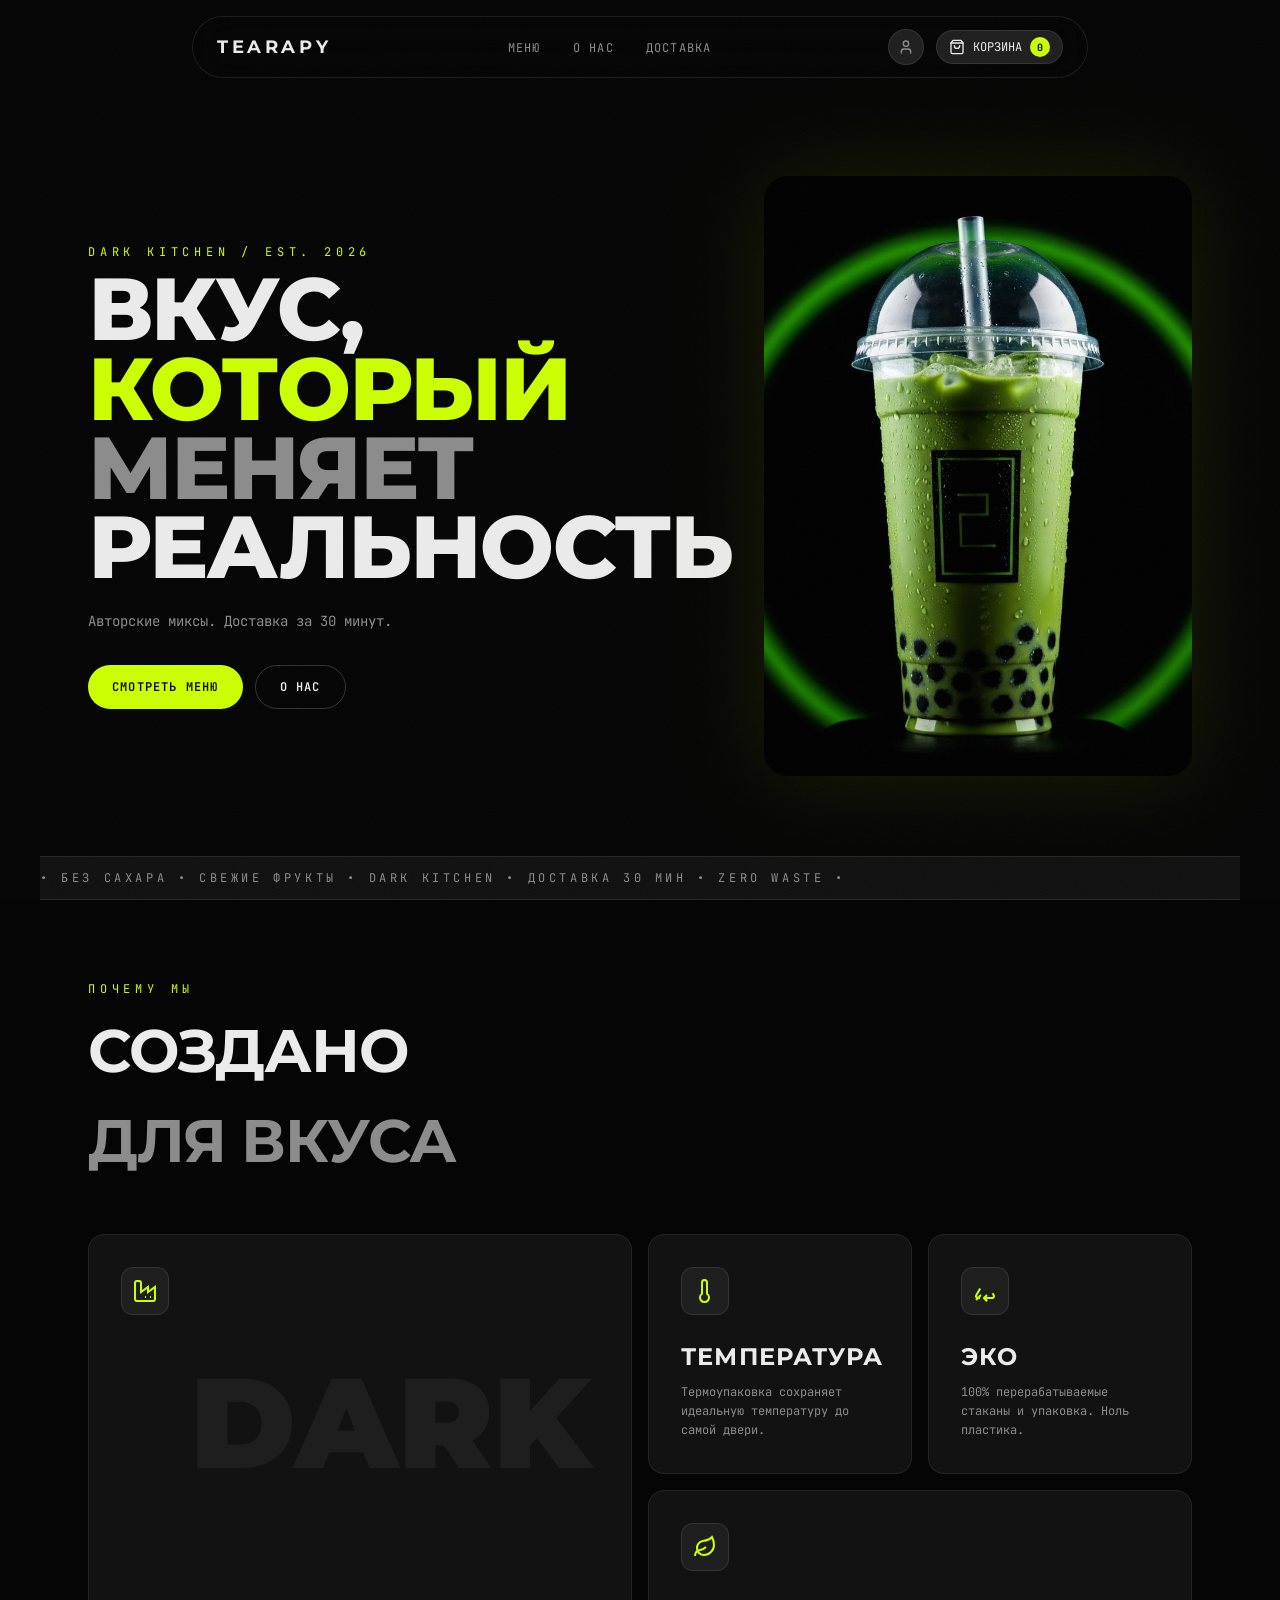
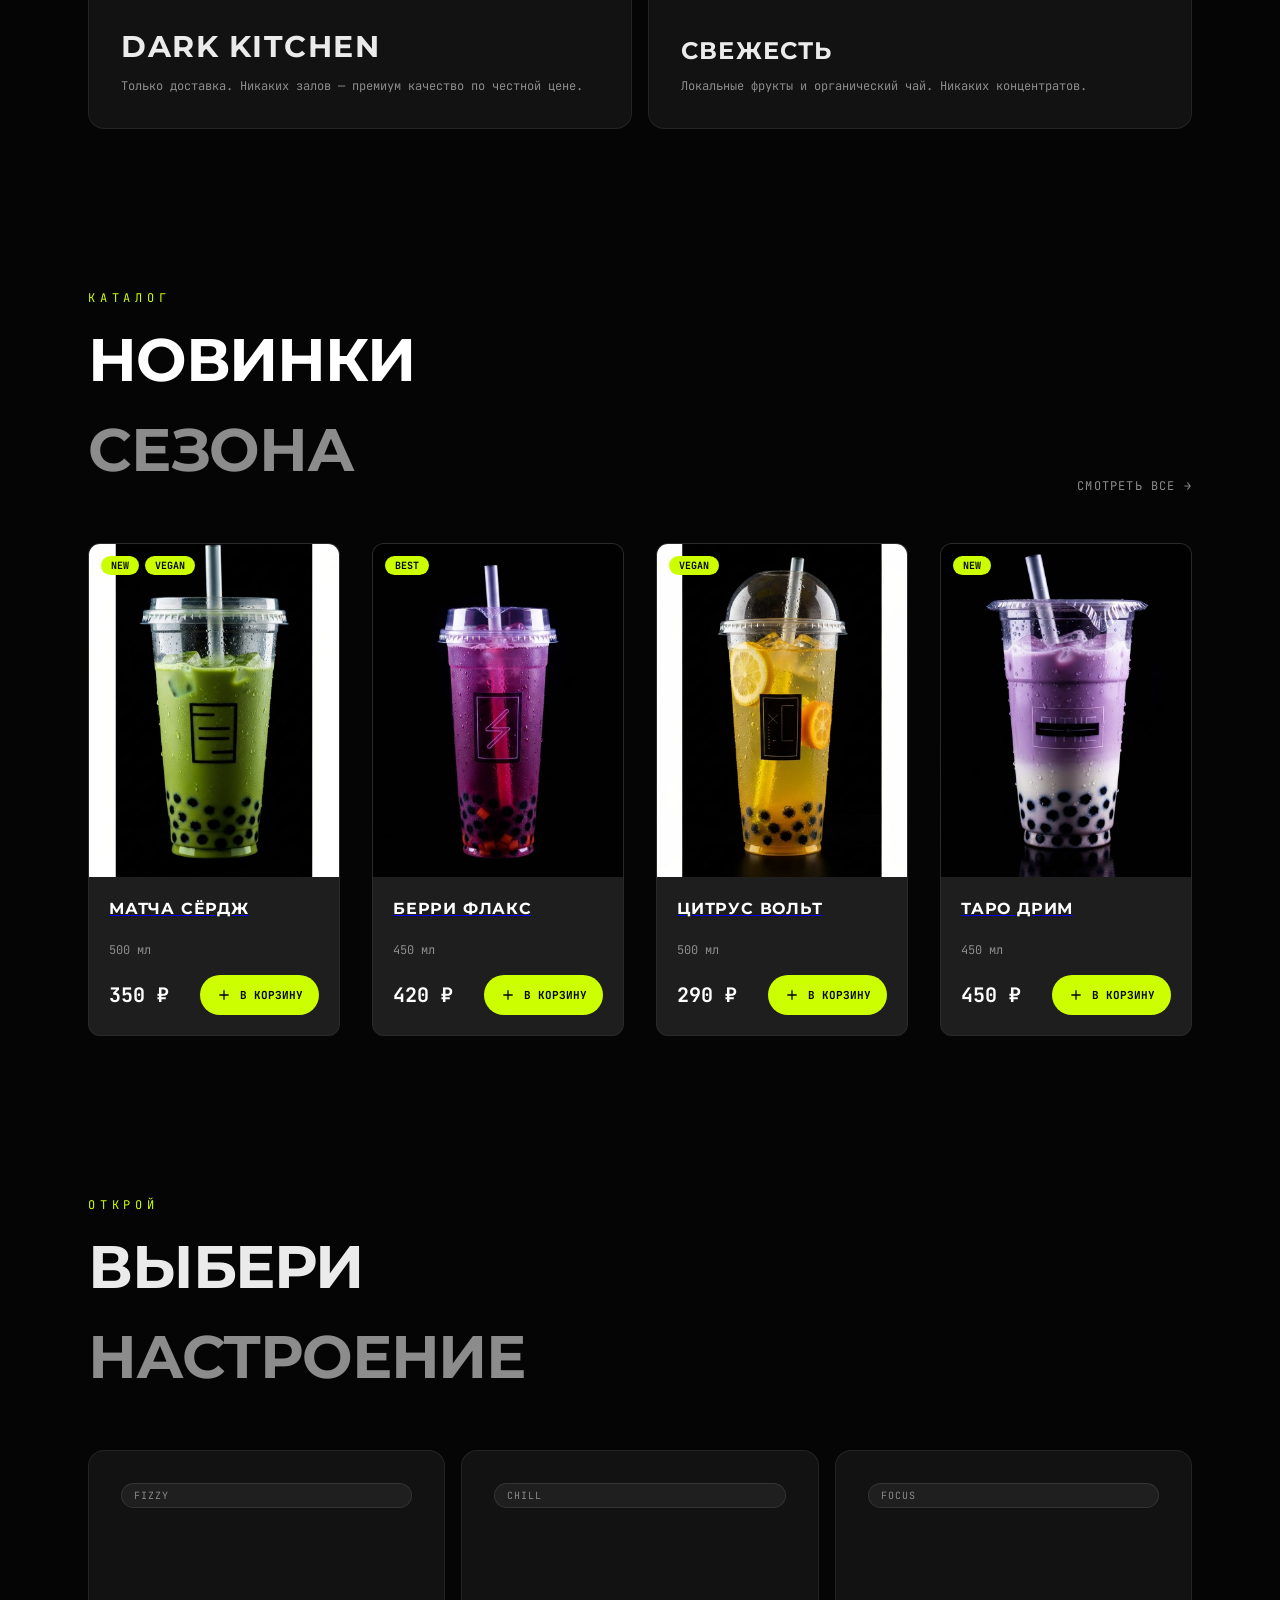
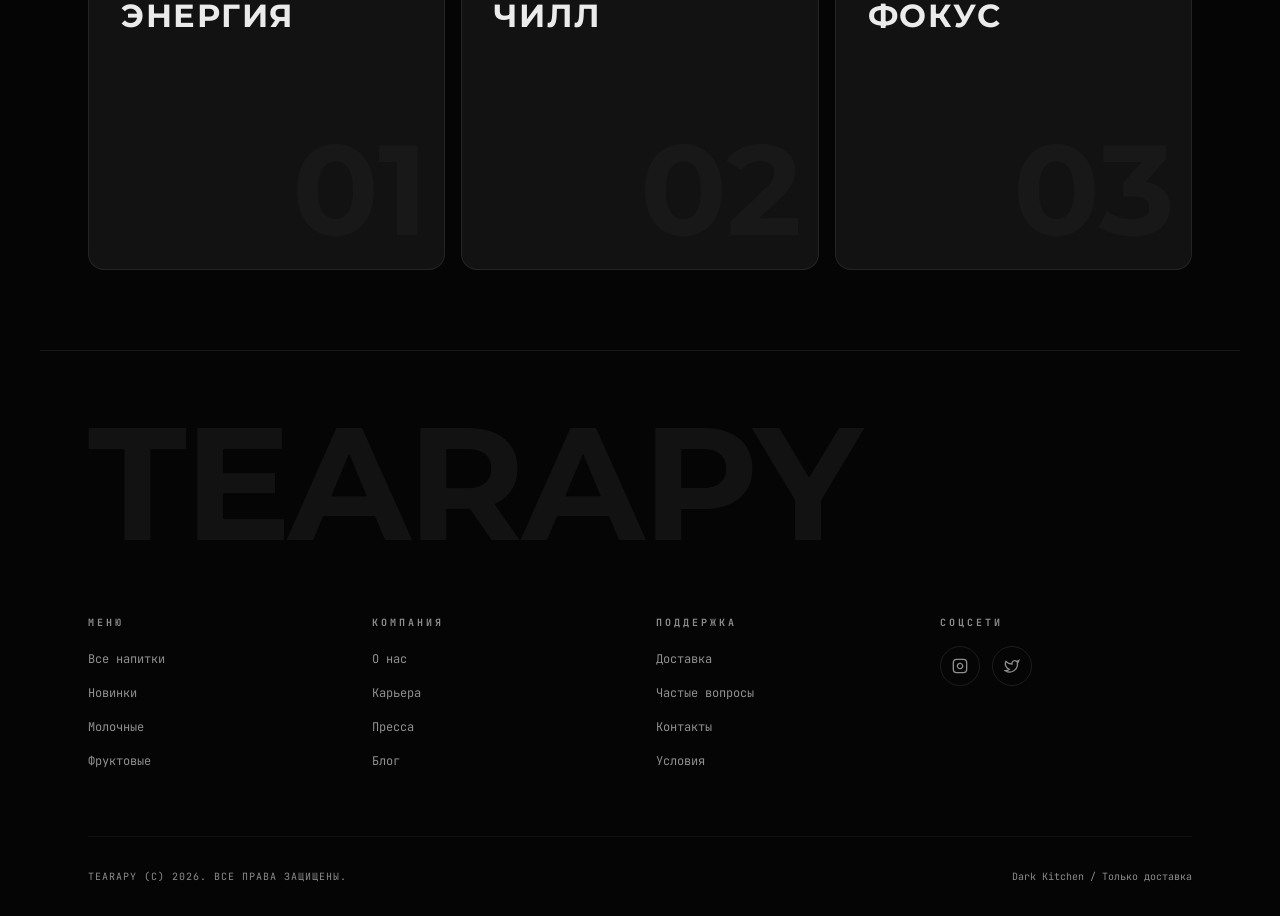
==== index.html @ bb84c398 "update: remove react" ====
<!DOCTYPE html>
<html lang="ru">
<head>
  <meta charset="UTF-8">
  <meta name="viewport" content="width=1200">
  <title>TEARAPY | Dark Kitchen</title>
  <link rel="stylesheet" href="style.css">
  <link rel="preconnect" href="https://fonts.googleapis.com">
  <link rel="preconnect" href="https://fonts.gstatic.com" crossorigin>
  <link href="https://fonts.googleapis.com/css2?family=JetBrains+Mono:wght@400;500;600&family=Montserrat:wght@400;500;600;700;800&display=swap" rel="stylesheet">
</head>
<body>
  <main class="page">
    <!-- Header -->
    <header class="header">
      <nav class="header_nav">
        <a href="index.html" class="header_logo">TEARAPY</a>
        <ul class="header_links">
          <li><a href="menu.html" class="header_link">МЕНЮ</a></li>
          <li><a href="index.html#about" class="header_link">О НАС</a></li>
          <li><a href="index.html#delivery" class="header_link">ДОСТАВКА</a></li>
        </ul>
        <div class="header_actions">
          <a href="login.html" class="header_account" aria-label="Аккаунт">
            <svg xmlns="http://www.w3.org/2000/svg" width="16" height="16" viewBox="0 0 24 24" fill="none" stroke="currentColor" stroke-width="2" stroke-linecap="round" stroke-linejoin="round"><path d="M19 21v-2a4 4 0 0 0-4-4H9a4 4 0 0 0-4 4v2"/><circle cx="12" cy="7" r="4"/></svg>
          </a>
          <a href="menu.html" class="header_cart" aria-label="Корзина">
            <svg xmlns="http://www.w3.org/2000/svg" width="16" height="16" viewBox="0 0 24 24" fill="none" stroke="currentColor" stroke-width="2" stroke-linecap="round" stroke-linejoin="round"><path d="M6 2 3 6v14a2 2 0 0 0 2 2h14a2 2 0 0 0 2-2V6l-3-4Z"/><path d="M3 6h18"/><path d="M16 10a4 4 0 0 1-8 0"/></svg>
            <span class="header_cart_label">КОРЗИНА</span>
            <span class="header_cart_count">0</span>
          </a>
        </div>
      </nav>
    </header>

    <!-- Hero -->
    <section class="hero">
      <div class="hero_content">
        <div class="hero_typography">
          <p class="hero_subtitle">Dark Kitchen / Est. 2026</p>
          <h1 class="hero_title">
            Вкус,
            <br><span class="hero_title_accent">Который</span>
            <br><span class="hero_title_muted">Меняет</span>
            <br>Реальность
          </h1>
          <p class="hero_description">Авторские миксы. Доставка за 30 минут.</p>
          <div class="hero_actions">
            <a href="menu.html" class="hero_btn hero_btn_primary">Смотреть меню</a>
            <a href="index.html#about" class="hero_btn hero_btn_secondary">О нас</a>
          </div>
        </div>
        <div class="hero_image_wrap">
          <div class="hero_image_glow"></div>
          <img src="public/drinks/hero-drink.jpg" alt="Фирменный напиток TEARAPY" class="hero_image">
        </div>
      </div>
      <div class="hero_marquee">
        <div class="hero_marquee_text">• БЕЗ САХАРА • СВЕЖИЕ ФРУКТЫ • DARK KITCHEN • ДОСТАВКА 30 МИН • ZERO WASTE • </div>
      </div>
    </section>

    <!-- Advantages (BentoGrid) -->
    <section id="about" class="advantages">
      <div class="advantages_header">
        <p class="advantages_label">Почему мы</p>
        <h2 class="advantages_title">Создано<br><span class="advantages_title_muted">для вкуса</span></h2>
      </div>
      <div class="advantages_grid">
        <article class="advantages_card advantages_card_wide">
          <span class="advantages_card_decoration">DARK</span>
          <div class="advantages_card_glow"></div>
          <div class="advantages_card_content">
            <div class="advantages_icon">
              <svg xmlns="http://www.w3.org/2000/svg" width="24" height="24" viewBox="0 0 24 24" fill="none" stroke="currentColor" stroke-width="2"><path d="M2 20a2 2 0 0 0 2 2h16a2 2 0 0 0 2-2V8l-7 5V8l-7 5V4a2 2 0 0 0-2-2H4a2 2 0 0 0-2 2Z"/><path d="M17 18h1"/><path d="M12 18h1"/></svg>
            </div>
            <div>
              <h3 class="advantages_card_title advantages_card_title_large">Dark Kitchen</h3>
              <p class="advantages_card_text">Только доставка. Никаких залов — премиум качество по честной цене.</p>
            </div>
          </div>
        </article>
        <article class="advantages_card">
          <div class="advantages_card_glow"></div>
          <div class="advantages_card_content">
            <div class="advantages_icon">
              <svg xmlns="http://www.w3.org/2000/svg" width="24" height="24" viewBox="0 0 24 24" fill="none" stroke="currentColor" stroke-width="2"><path d="M14 14.76V3.5a2.5 2.5 0 0 0-5 0v11.26a4.5 4.5 0 1 0 5 0z"/></svg>
            </div>
            <div>
              <h3 class="advantages_card_title">Температура</h3>
              <p class="advantages_card_text">Термоупаковка сохраняет идеальную температуру до самой двери.</p>
            </div>
          </div>
        </article>
        <article class="advantages_card">
          <div class="advantages_card_glow"></div>
          <div class="advantages_card_content">
            <div class="advantages_icon">
              <svg xmlns="http://www.w3.org/2000/svg" width="24" height="24" viewBox="0 0 24 24" fill="none" stroke="currentColor" stroke-width="2"><path d="M7 19H4.815a1.83 1.83 0 0 1-1.57-.881 1.785 1.785 0 0 1-.004-1.784L7.196 9.5"/><path d="M11 19h8.203a1.83 1.83 0 0 0 1.556-.874 1.784 1.784 0 0 0 .006-1.78l-1.226-2.12"/><path d="m14 16-3 3 3 3"/><path d="M8 16 3 21"/><path d="m11 19 3 3"/></svg>
            </div>
            <div>
              <h3 class="advantages_card_title">Эко</h3>
              <p class="advantages_card_text">100% перерабатываемые стаканы и упаковка. Ноль пластика.</p>
            </div>
          </div>
        </article>
        <article class="advantages_card advantages_card_span">
          <div class="advantages_card_glow"></div>
          <div class="advantages_card_content">
            <div class="advantages_icon">
              <svg xmlns="http://www.w3.org/2000/svg" width="24" height="24" viewBox="0 0 24 24" fill="none" stroke="currentColor" stroke-width="2"><path d="M11 20A7 7 0 0 1 9.8 6.1C15.5 5 17 4.48 19 2c1 2 2 4.18 2 8 0 5.5-4.78 10-10 10Z"/><path d="M2 21c0-3 1.85-5.36 5.08-6C9.5 14.52 12 13 13 12"/></svg>
            </div>
            <div>
              <h3 class="advantages_card_title">Свежесть</h3>
              <p class="advantages_card_text">Локальные фрукты и органический чай. Никаких концентратов.</p>
            </div>
          </div>
        </article>
      </div>
    </section>

    <!-- Catalog -->
    <section id="menu" class="catalog">
      <div class="catalog_header">
        <div class="catalog_header_text">
          <p class="catalog_label">Каталог</p>
          <h2 class="catalog_title">Новинки<br><span class="catalog_title_muted">сезона</span></h2>
        </div>
        <a href="menu.html" class="catalog_link">Смотреть все →</a>
      </div>
      <div class="catalog_grid">
        <article class="catalog_card">
          <a href="product-1.html" class="catalog_card_image_wrap">
            <img src="public/drinks/matcha-surge.jpg" alt="Матча Сёрдж" class="catalog_card_image">
            <div class="catalog_card_tags">
              <span class="catalog_card_tag">NEW</span>
              <span class="catalog_card_tag">VEGAN</span>
            </div>
          </a>
          <div class="catalog_card_info">
            <a href="product-1.html"><h3 class="catalog_card_title">Матча Сёрдж</h3></a>
            <p class="catalog_card_volume">500 мл</p>
            <div class="catalog_card_footer">
              <span class="catalog_card_price">350 ₽</span>
              <a href="product-1.html" class="catalog_card_btn"><svg xmlns="http://www.w3.org/2000/svg" width="16" height="16" viewBox="0 0 24 24" fill="none" stroke="currentColor" stroke-width="2"><line x1="12" y1="5" x2="12" y2="19"/><line x1="5" y1="12" x2="19" y2="12"/></svg> В корзину</a>
            </div>
          </div>
        </article>
        <article class="catalog_card">
          <a href="product-2.html" class="catalog_card_image_wrap">
            <img src="public/drinks/berry-flux.jpg" alt="Берри Флакс" class="catalog_card_image">
            <div class="catalog_card_tags">
              <span class="catalog_card_tag">BEST</span>
            </div>
          </a>
          <div class="catalog_card_info">
            <a href="product-2.html"><h3 class="catalog_card_title">Берри Флакс</h3></a>
            <p class="catalog_card_volume">450 мл</p>
            <div class="catalog_card_footer">
              <span class="catalog_card_price">420 ₽</span>
              <a href="product-2.html" class="catalog_card_btn"><svg xmlns="http://www.w3.org/2000/svg" width="16" height="16" viewBox="0 0 24 24" fill="none" stroke="currentColor" stroke-width="2"><line x1="12" y1="5" x2="12" y2="19"/><line x1="5" y1="12" x2="19" y2="12"/></svg> В корзину</a>
            </div>
          </div>
        </article>
        <article class="catalog_card">
          <a href="product-3.html" class="catalog_card_image_wrap">
            <img src="public/drinks/citrus-volt.jpg" alt="Цитрус Вольт" class="catalog_card_image">
            <div class="catalog_card_tags">
              <span class="catalog_card_tag">VEGAN</span>
            </div>
          </a>
          <div class="catalog_card_info">
            <a href="product-3.html"><h3 class="catalog_card_title">Цитрус Вольт</h3></a>
            <p class="catalog_card_volume">500 мл</p>
            <div class="catalog_card_footer">
              <span class="catalog_card_price">290 ₽</span>
              <a href="product-3.html" class="catalog_card_btn"><svg xmlns="http://www.w3.org/2000/svg" width="16" height="16" viewBox="0 0 24 24" fill="none" stroke="currentColor" stroke-width="2"><line x1="12" y1="5" x2="12" y2="19"/><line x1="5" y1="12" x2="19" y2="12"/></svg> В корзину</a>
            </div>
          </div>
        </article>
        <article class="catalog_card">
          <a href="product-4.html" class="catalog_card_image_wrap">
            <img src="public/drinks/taro-dream.jpg" alt="Таро Дрим" class="catalog_card_image">
            <div class="catalog_card_tags">
              <span class="catalog_card_tag">NEW</span>
            </div>
          </a>
          <div class="catalog_card_info">
            <a href="product-4.html"><h3 class="catalog_card_title">Таро Дрим</h3></a>
            <p class="catalog_card_volume">450 мл</p>
            <div class="catalog_card_footer">
              <span class="catalog_card_price">450 ₽</span>
              <a href="product-4.html" class="catalog_card_btn"><svg xmlns="http://www.w3.org/2000/svg" width="16" height="16" viewBox="0 0 24 24" fill="none" stroke="currentColor" stroke-width="2"><line x1="12" y1="5" x2="12" y2="19"/><line x1="5" y1="12" x2="19" y2="12"/></svg> В корзину</a>
            </div>
          </div>
        </article>
      </div>
    </section>

    <!-- Moods (ShopByMood) -->
    <section class="moods">
      <div class="moods_header">
        <p class="moods_label">Открой</p>
        <h2 class="moods_title">Выбери<br><span class="moods_title_muted">настроение</span></h2>
      </div>
      <div class="moods_cards">
        <a href="menu.html" class="moods_card moods_card_energy">
          <div class="moods_card_gradient"></div>
          <div class="moods_card_content">
            <span class="moods_card_badge">fizzy</span>
            <h3 class="moods_card_title">Энергия</h3>
            <p class="moods_card_subtitle">Газированные чаи для заряда на весь день</p>
            <span class="moods_card_link">Смотреть <svg xmlns="http://www.w3.org/2000/svg" width="14" height="14" viewBox="0 0 24 24" fill="none" stroke="currentColor" stroke-width="2"><path d="M5 12h14"/><path d="m12 5 7 7-7 7"/></svg></span>
          </div>
          <span class="moods_card_number">01</span>
        </a>
        <a href="menu.html" class="moods_card moods_card_chill">
          <div class="moods_card_gradient"></div>
          <div class="moods_card_content">
            <span class="moods_card_badge">chill</span>
            <h3 class="moods_card_title">Чилл</h3>
            <p class="moods_card_subtitle">Молочные чаи для медленных вечеров</p>
            <span class="moods_card_link">Смотреть <svg xmlns="http://www.w3.org/2000/svg" width="14" height="14" viewBox="0 0 24 24" fill="none" stroke="currentColor" stroke-width="2"><path d="M5 12h14"/><path d="m12 5 7 7-7 7"/></svg></span>
          </div>
          <span class="moods_card_number">02</span>
        </a>
        <a href="menu.html" class="moods_card moods_card_focus">
          <div class="moods_card_gradient"></div>
          <div class="moods_card_content">
            <span class="moods_card_badge">focus</span>
            <h3 class="moods_card_title">Фокус</h3>
            <p class="moods_card_subtitle">Чистые фруктовые чаи для ясности</p>
            <span class="moods_card_link">Смотреть <svg xmlns="http://www.w3.org/2000/svg" width="14" height="14" viewBox="0 0 24 24" fill="none" stroke="currentColor" stroke-width="2"><path d="M5 12h14"/><path d="m12 5 7 7-7 7"/></svg></span>
          </div>
          <span class="moods_card_number">03</span>
        </a>
      </div>
    </section>

    <!-- Footer -->
    <footer class="footer">
      <div class="footer_logo_wrap">
        <h2 class="footer_logo">TEARAPY</h2>
      </div>
      <div class="footer_links_grid">
        <div class="footer_column">
          <h4 class="footer_column_title">Меню</h4>
          <ul class="footer_column_links">
            <li><a href="menu.html" class="footer_link">Все напитки</a></li>
            <li><a href="menu.html" class="footer_link">Новинки</a></li>
            <li><a href="menu.html" class="footer_link">Молочные</a></li>
            <li><a href="menu.html" class="footer_link">Фруктовые</a></li>
          </ul>
        </div>
        <div class="footer_column">
          <h4 class="footer_column_title">Компания</h4>
          <ul class="footer_column_links">
            <li><a href="index.html#about" class="footer_link">О нас</a></li>
            <li><a href="#" class="footer_link">Карьера</a></li>
            <li><a href="#" class="footer_link">Пресса</a></li>
            <li><a href="#" class="footer_link">Блог</a></li>
          </ul>
        </div>
        <div class="footer_column">
          <h4 class="footer_column_title">Поддержка</h4>
          <ul class="footer_column_links">
            <li><a href="#" class="footer_link">Доставка</a></li>
            <li><a href="#" class="footer_link">Частые вопросы</a></li>
            <li><a href="#" class="footer_link">Контакты</a></li>
            <li><a href="#" class="footer_link">Условия</a></li>
          </ul>
        </div>
        <div class="footer_column footer_column_social">
          <h4 class="footer_column_title">Соцсети</h4>
          <div class="footer_social">
            <a href="#" class="footer_social_link" aria-label="Instagram">
              <svg xmlns="http://www.w3.org/2000/svg" width="16" height="16" viewBox="0 0 24 24" fill="none" stroke="currentColor" stroke-width="2"><rect width="20" height="20" x="2" y="2" rx="5" ry="5"/><path d="M16 11.37A4 4 0 1 1 12.63 8 4 4 0 0 1 16 11.37z"/><line x1="17.5" x2="17.51" y1="6.5" y2="6.5"/></svg>
            </a>
            <a href="#" class="footer_social_link" aria-label="Twitter">
              <svg xmlns="http://www.w3.org/2000/svg" width="16" height="16" viewBox="0 0 24 24" fill="none" stroke="currentColor" stroke-width="2"><path d="M22 4s-.7 2.1-2 3.4c1.6 10-9.4 17.3-18 11.6 2.2.1 4.4-.6 6-2C3 15.5.5 9.6 3 5c2.2 2.6 5.6 4.1 9 4-.9-4.2 4-6.6 7-3.8 1.1 0 3-1.2 3-1.2z"/></svg>
            </a>
          </div>
        </div>
      </div>
      <div class="footer_bottom">
        <p class="footer_copyright">TEARAPY (C) 2026. Все права защищены.</p>
        <p class="footer_tagline">Dark Kitchen / Только доставка</p>
      </div>
    </footer>
  </main>
</body>
</html>
---- style.css ----
/* ============================================
   TEARAPY | Dark Kitchen — Static HTML/CSS
   Fixed width: 1200px | No JS | No Animations
   Naming: block_element (Block_Element)
   ============================================ */

:root {
  --background: 0 0% 2%;
  --foreground: 0 0% 92%;
  --card: 0 0% 7%;
  --primary: 72 100% 50%;
  --primary-foreground: 0 0% 2%;
  --secondary: 0 0% 12%;
  --muted: 0 0% 12%;
  --muted-foreground: 0 0% 55%;
  --border: 0 0% 14%;
}

* {
  box-sizing: border-box;
  margin: 0;
  padding: 0;
}

body {
  font-family: "Montserrat", system-ui, sans-serif;
  background: hsl(var(--background));
  color: hsl(var(--foreground));
  font-size: 16px;
  line-height: 1.5;
  -webkit-font-smoothing: antialiased;
  min-height: 100vh;
}

body::before {
  content: "";
  position: fixed;
  inset: 0;
  z-index: 50;
  pointer-events: none;
  opacity: 0.03;
  background-image: url("data:image/svg+xml,%3Csvg viewBox='0 0 256 256' xmlns='http://www.w3.org/2000/svg'%3E%3Cfilter id='noise'%3E%3CfeTurbulence type='fractalNoise' baseFrequency='0.9' numOctaves='4' stitchTiles='stitch'/%3E%3C/filter%3E%3Crect width='100%25' height='100%25' filter='url(%23noise)' opacity='1'/%3E%3C/svg%3E");
  background-repeat: repeat;
  background-size: 256px 256px;
}

::-webkit-scrollbar {
  width: 4px;
  height: 4px;
}
::-webkit-scrollbar-track {
  background: hsl(0 0% 5%);
}
::-webkit-scrollbar-thumb {
  background: hsl(0 0% 20%);
  border-radius: 2px;
}
::-webkit-scrollbar-thumb:hover {
  background: hsl(var(--primary));
}

/* Page */
.page {
  width: 1200px;
  margin: 0 auto;
  min-height: 100vh;
  position: relative;
}

/* =====================
   Header
   ===================== */
.header {
  position: fixed;
  top: 16px;
  left: 50%;
  transform: translateX(-50%);
  z-index: 40;
  width: calc(100% - 32px);
  max-width: 896px;
}

.header_nav {
  display: flex;
  align-items: center;
  justify-content: space-between;
  padding: 12px 24px;
  border-radius: 9999px;
  border: 1px solid hsl(var(--foreground) / 0.1);
  background: hsl(var(--background) / 0.6);
  backdrop-filter: blur(24px);
}

.header_logo {
  font-weight: 700;
  font-size: 18px;
  letter-spacing: 0.2em;
  text-transform: uppercase;
  color: hsl(var(--foreground));
  text-decoration: none;
}

.header_links {
  display: flex;
  align-items: center;
  gap: 32px;
  list-style: none;
}

.header_link {
  font-family: "JetBrains Mono", monospace;
  font-size: 12px;
  letter-spacing: 0.1em;
  text-transform: uppercase;
  color: hsl(var(--muted-foreground));
  text-decoration: none;
  transition: color 0.2s ease;
}

.header_link:hover {
  color: hsl(var(--primary));
}

.header_actions {
  display: flex;
  align-items: center;
  gap: 12px;
}

.header_account {
  display: flex;
  align-items: center;
  justify-content: center;
  width: 36px;
  height: 36px;
  border-radius: 9999px;
  border: 1px solid hsl(var(--foreground) / 0.1);
  background: hsl(var(--secondary));
  color: hsl(var(--muted-foreground));
  text-decoration: none;
  transition: border-color 0.2s ease, color 0.2s ease;
}

.header_account:hover {
  border-color: hsl(var(--primary));
  color: hsl(var(--primary));
}

.header_cart {
  display: flex;
  align-items: center;
  gap: 8px;
  padding: 6px 12px;
  border-radius: 9999px;
  border: 1px solid hsl(var(--foreground) / 0.1);
  background: hsl(var(--secondary));
  color: hsl(var(--foreground));
  text-decoration: none;
  transition: border-color 0.2s ease, color 0.2s ease;
  font-family: "JetBrains Mono", monospace;
  font-size: 12px;
}

.header_cart:hover {
  border-color: hsl(var(--primary));
  color: hsl(var(--primary));
}

.header_cart_label {
  display: inline;
}

.header_cart_count {
  display: inline-flex;
  align-items: center;
  justify-content: center;
  min-width: 20px;
  height: 20px;
  padding: 0 6px;
  border-radius: 9999px;
  background: hsl(var(--primary));
  color: hsl(var(--primary-foreground));
  font-size: 10px;
  font-weight: 700;
}

/* =====================
   Hero
   ===================== */
.hero {
  position: relative;
  display: flex;
  flex-direction: column;
  min-height: 100vh;
  padding-top: 96px;
}

.hero_content {
  display: flex;
  flex: 1;
  flex-direction: row;
  align-items: center;
  justify-content: center;
  gap: 32px;
  padding: 32px 48px 32px 48px;
}

.hero_typography {
  flex: 1;
  display: flex;
  flex-direction: column;
  gap: 8px;
}

.hero_subtitle {
  font-family: "JetBrains Mono", monospace;
  font-size: 12px;
  letter-spacing: 0.4em;
  text-transform: uppercase;
  color: hsl(var(--primary));
}

.hero_title {
  font-size: 5.5rem;
  font-weight: 800;
  line-height: 0.9;
  letter-spacing: -0.02em;
  text-transform: uppercase;
  color: hsl(var(--foreground));
}

.hero_title_accent {
  color: hsl(var(--primary));
}

.hero_title_muted {
  color: hsl(var(--muted-foreground));
}

.hero_description {
  margin-top: 16px;
  font-family: "JetBrains Mono", monospace;
  font-size: 14px;
  line-height: 1.6;
  color: hsl(var(--muted-foreground));
  max-width: 400px;
}

.hero_actions {
  margin-top: 24px;
  display: flex;
  flex-wrap: wrap;
  gap: 12px;
}

.hero_btn {
  display: inline-flex;
  align-items: center;
  padding: 12px 24px;
  border-radius: 9999px;
  font-family: "JetBrains Mono", monospace;
  font-size: 12px;
  font-weight: 600;
  letter-spacing: 0.1em;
  text-transform: uppercase;
  text-decoration: none;
  transition: transform 0.2s ease, border-color 0.2s ease, color 0.2s ease;
}

.hero_btn_primary {
  background: hsl(var(--primary));
  color: hsl(var(--primary-foreground));
}

.hero_btn_primary:hover {
  transform: scale(1.05);
}

.hero_btn_secondary {
  border: 1px solid hsl(var(--foreground) / 0.2);
  color: hsl(var(--foreground));
}

.hero_btn_secondary:hover {
  border-color: hsl(var(--primary));
  color: hsl(var(--primary));
}

.hero_image_wrap {
  position: relative;
  flex: 1;
  display: flex;
  align-items: center;
  justify-content: center;
  width: 480px;
  height: 600px;
}

.hero_image_glow {
  position: absolute;
  inset: 0;
  border-radius: 24px;
  background: hsl(var(--primary) / 0.1);
  filter: blur(48px);
}

.hero_image {
  position: relative;
  z-index: 10;
  width: 100%;
  height: 100%;
  border-radius: 24px;
  object-fit: cover;
}

.hero_marquee {
  overflow: hidden;
  border-top: 1px solid hsl(var(--foreground) / 0.1);
  border-bottom: 1px solid hsl(var(--foreground) / 0.1);
  background: hsl(var(--secondary) / 0.5);
  padding: 12px 0;
}

.hero_marquee_text {
  font-family: "JetBrains Mono", monospace;
  font-size: 12px;
  letter-spacing: 0.3em;
  text-transform: uppercase;
  color: hsl(var(--muted-foreground));
  white-space: nowrap;
}

/* =====================
   Advantages (BentoGrid)
   ===================== */
.advantages {
  padding: 80px 48px;
}

.advantages_header {
  margin-bottom: 48px;
}

.advantages_label {
  font-family: "JetBrains Mono", monospace;
  font-size: 12px;
  letter-spacing: 0.4em;
  text-transform: uppercase;
  color: hsl(var(--primary));
}

.advantages_title {
  margin-top: 8px;
  font-size: 3.75rem;
  font-weight: 700;
  letter-spacing: -0.02em;
  text-transform: uppercase;
  color: hsl(var(--foreground));
}

.advantages_title_muted {
  color: hsl(var(--muted-foreground));
}

.advantages_grid {
  display: grid;
  grid-template-columns: repeat(4, 1fr);
  grid-template-rows: repeat(2, 1fr);
  gap: 16px;
}

.advantages_card {
  position: relative;
  overflow: hidden;
  border-radius: 16px;
  border: 1px solid hsl(var(--foreground) / 0.08);
  background: hsl(var(--card));
  padding: 32px;
  transition: border-color 0.2s ease;
}

.advantages_card:hover {
  border-color: hsl(var(--primary) / 0.3);
}

.advantages_card_wide {
  grid-column: span 2;
  grid-row: span 2;
}

.advantages_card_span {
  grid-column: span 2;
}

.advantages_card_decoration {
  position: absolute;
  right: 40px;
  top: 25%;
  z-index: 0;
  font-size: 8rem;
  font-weight: 900;
  line-height: 1;
  text-transform: uppercase;
  color: hsl(0 0% 100% / 0.05);
  pointer-events: none;
}

.advantages_card_glow {
  position: absolute;
  inset: 0;
  background: hsl(var(--primary) / 0.03);
  opacity: 0;
  pointer-events: none;
  transition: opacity 0.2s ease;
}

.advantages_card:hover .advantages_card_glow {
  opacity: 1;
}

.advantages_card_content {
  position: relative;
  z-index: 10;
  display: flex;
  flex-direction: column;
  justify-content: space-between;
  gap: 24px;
  min-height: 100%;
}

.advantages_icon {
  display: flex;
  align-items: center;
  justify-content: center;
  width: 48px;
  height: 48px;
  border-radius: 12px;
  border: 1px solid hsl(var(--foreground) / 0.1);
  background: hsl(var(--secondary));
  color: hsl(var(--primary));
}

.advantages_card_title {
  font-size: 1.5rem;
  font-weight: 700;
  letter-spacing: 0.05em;
  text-transform: uppercase;
  color: hsl(var(--foreground));
}

.advantages_card_title_large {
  font-size: 1.875rem;
}

.advantages_card_text {
  margin-top: 8px;
  font-family: "JetBrains Mono", monospace;
  font-size: 12px;
  line-height: 1.6;
  color: hsl(var(--muted-foreground));
}

/* =====================
   Catalog
   ===================== */
.catalog {
  padding: 80px 48px;
}

.catalog_header {
  display: flex;
  flex-direction: row;
  align-items: flex-end;
  justify-content: space-between;
  margin-bottom: 48px;
}

.catalog_label {
  font-family: "JetBrains Mono", monospace;
  font-size: 12px;
  letter-spacing: 0.4em;
  text-transform: uppercase;
  color: hsl(var(--primary));
}

.catalog_title {
  margin-top: 8px;
  font-size: 3.75rem;
  font-weight: 700;
  letter-spacing: -0.02em;
  text-transform: uppercase;
  color: hsl(0 0% 100%);
}

.catalog_title_muted {
  color: hsl(var(--muted-foreground));
}

.catalog_link {
  font-family: "JetBrains Mono", monospace;
  font-size: 12px;
  letter-spacing: 0.1em;
  text-transform: uppercase;
  color: hsl(var(--muted-foreground));
  text-decoration: none;
  transition: color 0.2s ease;
}

.catalog_link:hover {
  color: hsl(var(--primary));
}

.catalog_grid {
  display: grid;
  grid-template-columns: repeat(4, 1fr);
  gap: 32px;
}

.catalog_card {
  display: flex;
  flex-direction: column;
  overflow: hidden;
  border-radius: 12px;
  border: 1px solid hsl(var(--foreground) / 0.06);
  background: #1e1e1e;
  transition: border-color 0.2s ease, box-shadow 0.2s ease;
}

.catalog_card:hover {
  border-color: hsl(var(--primary) / 0.3);
  box-shadow: 0 0 30px 0 hsl(var(--primary) / 0.06);
}

.catalog_card_image_wrap {
  position: relative;
  aspect-ratio: 3 / 4;
  width: 100%;
  overflow: hidden;
  background: #1e1e1e;
}

.catalog_card_image {
  width: 100%;
  height: 100%;
  object-fit: cover;
  transition: transform 0.3s ease;
}

.catalog_card:hover .catalog_card_image {
  transform: scale(1.05);
}

.catalog_card_tags {
  position: absolute;
  top: 12px;
  left: 12px;
  display: flex;
  gap: 6px;
}

.catalog_card_tag {
  padding: 2px 10px;
  border-radius: 9999px;
  background: hsl(var(--primary));
  font-family: "JetBrains Mono", monospace;
  font-size: 10px;
  font-weight: 700;
  text-transform: uppercase;
  color: hsl(var(--primary-foreground));
}

.catalog_card_info {
  display: flex;
  flex: 1;
  flex-direction: column;
  justify-content: space-between;
  gap: 16px;
  padding: 20px;
}

.catalog_card_title {
  font-size: 16px;
  font-weight: 700;
  letter-spacing: 0.05em;
  text-transform: uppercase;
  color: hsl(0 0% 100%);
  text-decoration: none;
  transition: color 0.2s ease;
}

.catalog_card_title:hover {
  color: hsl(var(--primary));
}

.catalog_card_volume {
  margin-top: 4px;
  font-family: "JetBrains Mono", monospace;
  font-size: 12px;
  color: hsl(var(--muted-foreground));
}

.catalog_card_footer {
  display: flex;
  align-items: center;
  justify-content: space-between;
  gap: 16px;
}

.catalog_card_price {
  font-family: "JetBrains Mono", monospace;
  font-size: 20px;
  font-weight: 700;
  color: hsl(0 0% 100%);
}

.catalog_card_btn {
  display: flex;
  flex-shrink: 0;
  align-items: center;
  justify-content: center;
  gap: 8px;
  padding: 0 16px;
  height: 40px;
  border-radius: 9999px;
  background: hsl(var(--primary));
  color: hsl(var(--primary-foreground));
  font-family: "JetBrains Mono", monospace;
  font-size: 11px;
  font-weight: 700;
  text-transform: uppercase;
  text-decoration: none;
  transition: background 0.2s ease, color 0.2s ease, filter 0.2s ease;
}

.catalog_card_btn:hover {
  filter: brightness(1.1);
}

/* =====================
   Moods (ShopByMood)
   ===================== */
.moods {
  padding: 80px 48px;
}

.moods_header {
  margin-bottom: 48px;
}

.moods_label {
  font-family: "JetBrains Mono", monospace;
  font-size: 12px;
  letter-spacing: 0.4em;
  text-transform: uppercase;
  color: hsl(var(--primary));
}

.moods_title {
  margin-top: 8px;
  font-size: 3.75rem;
  font-weight: 700;
  letter-spacing: -0.02em;
  text-transform: uppercase;
  color: hsl(var(--foreground));
}

.moods_title_muted {
  color: hsl(var(--muted-foreground));
}

.moods_cards {
  display: flex;
  flex-direction: row;
  align-items: stretch;
  gap: 16px;
}

.moods_card {
  position: relative;
  flex: 1;
  min-height: 420px;
  overflow: hidden;
  border-radius: 16px;
  border: 1px solid hsl(var(--foreground) / 0.08);
  background: hsl(var(--card));
  text-decoration: none;
  cursor: pointer;
  transition: border-color 0.2s ease, box-shadow 0.2s ease, flex 0.3s ease;
}

.moods_card:hover {
  flex: 2.5;
  border-color: hsl(var(--primary) / 0.3);
}

.moods_card_energy:hover {
  box-shadow: 0 0 60px -10px hsl(72 100% 50% / 0.3);
}

.moods_card_chill:hover {
  box-shadow: 0 0 60px -10px hsl(258 90% 66% / 0.3);
}

.moods_card_focus:hover {
  box-shadow: 0 0 60px -10px hsl(24 95% 53% / 0.3);
}

.moods_card_gradient {
  position: absolute;
  inset: 0;
  opacity: 0;
  transition: opacity 0.3s ease;
  pointer-events: none;
}

.moods_card_energy .moods_card_gradient {
  background: linear-gradient(to bottom, hsl(72 100% 50% / 0.3), hsl(72 100% 50% / 0.05), transparent);
}

.moods_card_chill .moods_card_gradient {
  background: linear-gradient(to bottom, hsl(258 90% 66% / 0.3), hsl(258 90% 66% / 0.05), transparent);
}

.moods_card_focus .moods_card_gradient {
  background: linear-gradient(to bottom, hsl(24 95% 53% / 0.3), hsl(24 95% 53% / 0.05), transparent);
}

.moods_card:hover .moods_card_gradient {
  opacity: 1;
}

.moods_card_content {
  position: relative;
  z-index: 10;
  display: flex;
  flex-direction: column;
  justify-content: space-between;
  height: 100%;
  padding: 32px;
}

.moods_card_badge {
  display: inline-block;
  margin-bottom: 12px;
  padding: 4px 12px;
  border-radius: 9999px;
  border: 1px solid hsl(var(--foreground) / 0.1);
  background: hsl(var(--secondary));
  font-family: "JetBrains Mono", monospace;
  font-size: 10px;
  letter-spacing: 0.1em;
  text-transform: uppercase;
  color: hsl(var(--muted-foreground));
}

.moods_card_title {
  font-size: 2rem;
  font-weight: 700;
  letter-spacing: 0.05em;
  text-transform: uppercase;
  color: hsl(var(--foreground));
  transition: color 0.2s ease;
}

.moods_card:hover .moods_card_title {
  color: inherit;
}

.moods_card_energy:hover .moods_card_title {
  color: hsl(var(--primary));
}

.moods_card_chill:hover .moods_card_title {
  color: hsl(258 90% 66%);
}

.moods_card_focus:hover .moods_card_title {
  color: hsl(24 95% 53%);
}

.moods_card_subtitle {
  margin-top: 12px;
  font-family: "JetBrains Mono", monospace;
  font-size: 12px;
  line-height: 1.6;
  color: hsl(var(--muted-foreground));
  opacity: 0;
  max-height: 0;
  overflow: hidden;
  transition: opacity 0.3s ease, max-height 0.3s ease;
}

.moods_card:hover .moods_card_subtitle {
  opacity: 1;
  max-height: 100px;
}

.moods_card_link {
  margin-top: 24px;
  display: flex;
  align-items: center;
  gap: 8px;
  font-family: "JetBrains Mono", monospace;
  font-size: 12px;
  letter-spacing: 0.1em;
  text-transform: uppercase;
  opacity: 0;
  transition: opacity 0.2s ease, color 0.2s ease;
}

.moods_card:hover .moods_card_link {
  opacity: 1;
}

.moods_card_energy:hover .moods_card_link {
  color: hsl(var(--primary));
}

.moods_card_chill:hover .moods_card_link {
  color: hsl(258 90% 66%);
}

.moods_card_focus:hover .moods_card_link {
  color: hsl(24 95% 53%);
}

.moods_card_number {
  position: absolute;
  right: 16px;
  bottom: 16px;
  font-size: 8rem;
  font-weight: 700;
  line-height: 1;
  color: hsl(var(--foreground) / 0.03);
  pointer-events: none;
}

/* =====================
   Footer
   ===================== */
.footer {
  border-top: 1px solid hsl(var(--foreground) / 0.08);
  padding: 64px 48px 32px;
}

.footer_logo_wrap {
  margin-bottom: 64px;
  overflow: hidden;
}

.footer_logo {
  font-size: 10rem;
  font-weight: 700;
  line-height: 0.85;
  letter-spacing: -0.02em;
  text-transform: uppercase;
  color: hsl(var(--foreground) / 0.06);
}

.footer_links_grid {
  display: grid;
  grid-template-columns: repeat(4, 1fr);
  gap: 32px;
}

.footer_column_title {
  margin-bottom: 16px;
  font-family: "JetBrains Mono", monospace;
  font-size: 10px;
  letter-spacing: 0.3em;
  text-transform: uppercase;
  color: hsl(var(--muted-foreground));
}

.footer_column_links {
  display: flex;
  flex-direction: column;
  gap: 10px;
  list-style: none;
}

.footer_link {
  font-family: "JetBrains Mono", monospace;
  font-size: 12px;
  color: hsl(var(--foreground) / 0.6);
  text-decoration: none;
  transition: color 0.2s ease;
}

.footer_link:hover {
  color: hsl(var(--primary));
}

.footer_social {
  display: flex;
  gap: 12px;
}

.footer_social_link {
  display: flex;
  align-items: center;
  justify-content: center;
  width: 40px;
  height: 40px;
  border-radius: 9999px;
  border: 1px solid hsl(var(--foreground) / 0.1);
  color: hsl(var(--foreground) / 0.6);
  text-decoration: none;
  transition: border-color 0.2s ease, color 0.2s ease;
}

.footer_social_link:hover {
  border-color: hsl(var(--primary));
  color: hsl(var(--primary));
}

.footer_bottom {
  margin-top: 64px;
  padding-top: 32px;
  border-top: 1px solid hsl(var(--foreground) / 0.05);
  display: flex;
  flex-direction: row;
  align-items: center;
  justify-content: space-between;
  gap: 16px;
}

.footer_copyright {
  font-family: "JetBrains Mono", monospace;
  font-size: 10px;
  letter-spacing: 0.1em;
  text-transform: uppercase;
  color: hsl(var(--muted-foreground));
}

.footer_tagline {
  font-family: "JetBrains Mono", monospace;
  font-size: 10px;
  color: hsl(var(--muted-foreground));
}

/* =====================
   Menu Page
   ===================== */
.menu_page {
  padding: 96px 48px 80px;
}

.menu_header {
  margin-bottom: 40px;
}

.menu_label {
  font-family: "JetBrains Mono", monospace;
  font-size: 12px;
  letter-spacing: 0.4em;
  text-transform: uppercase;
  color: hsl(var(--primary));
}

.menu_title {
  margin-top: 8px;
  font-size: 3.75rem;
  font-weight: 700;
  letter-spacing: -0.02em;
  text-transform: uppercase;
  color: hsl(0 0% 100%);
}

.menu_title_muted {
  color: hsl(var(--muted-foreground));
}

.menu_filters {
  display: flex;
  flex-wrap: wrap;
  gap: 8px;
  margin-bottom: 40px;
}

.menu_filter {
  flex-shrink: 0;
  padding: 10px 20px;
  border-radius: 9999px;
  border: 1px solid hsl(var(--foreground) / 0.1);
  background: #1e1e1e;
  font-family: "JetBrains Mono", monospace;
  font-size: 12px;
  letter-spacing: 0.1em;
  text-transform: uppercase;
  color: hsl(var(--muted-foreground));
  text-decoration: none;
  transition: border-color 0.2s ease, background 0.2s ease, color 0.2s ease;
}

.menu_filter:hover {
  border-color: hsl(var(--foreground) / 0.2);
  color: hsl(0 0% 100%);
}

.menu_filter_active {
  border-color: hsl(var(--primary));
  background: hsl(var(--primary));
  color: hsl(var(--primary-foreground));
}

.menu_section {
  margin-bottom: 48px;
}

.menu_section:target {
  scroll-margin-top: 100px;
}

.menu_section_title {
  margin-bottom: 24px;
  font-size: 1.25rem;
  font-weight: 600;
  letter-spacing: 0.05em;
  text-transform: uppercase;
  color: hsl(var(--muted-foreground));
}

.menu_grid {
  display: grid;
  grid-template-columns: repeat(4, 1fr);
  gap: 32px;
}

.menu_grid .catalog_card_info {
  gap: 8px;
}

.catalog_card_description {
  font-family: "JetBrains Mono", monospace;
  font-size: 10px;
  line-height: 1.5;
  color: hsl(var(--muted-foreground));
  display: -webkit-box;
  -webkit-line-clamp: 2;
  -webkit-box-orient: vertical;
  overflow: hidden;
}

.menu_grid .catalog_card_footer {
  flex-direction: column;
  align-items: flex-start;
  gap: 8px;
}

.menu_grid .catalog_card_volume {
  font-size: 9px;
  margin: 0;
}

.menu_footer {
  margin-top: 32px;
  text-align: center;
  font-family: "JetBrains Mono", monospace;
  font-size: 10px;
  letter-spacing: 0.1em;
  text-transform: uppercase;
  color: hsl(var(--muted-foreground));
}

/* =====================
   Auth (Login / Register)
   ===================== */
.auth {
  position: relative;
  display: flex;
  flex-direction: column;
  align-items: center;
  justify-content: center;
  min-height: 80vh;
  padding: 120px 48px 80px;
}

.auth_bg {
  position: absolute;
  inset: 0;
  pointer-events: none;
}

.auth_bg_blur {
  position: absolute;
  border-radius: 50%;
  background: hsl(var(--primary) / 0.04);
  filter: blur(120px);
}

.auth_bg_blur_left {
  top: 25%;
  left: 25%;
  width: 400px;
  height: 400px;
}

.auth_bg_blur_right {
  right: 25%;
  bottom: 25%;
  width: 300px;
  height: 300px;
  background: hsl(var(--primary) / 0.03);
  filter: blur(100px);
}

.auth_card {
  position: relative;
  z-index: 10;
  width: 100%;
  max-width: 448px;
  padding: 40px;
  border-radius: 16px;
  border: 1px solid hsl(var(--foreground) / 0.08);
  background: hsl(var(--card) / 0.8);
  backdrop-filter: blur(24px);
}

.auth_logo {
  display: block;
  margin-bottom: 24px;
  font-size: 18px;
  font-weight: 700;
  letter-spacing: 0.2em;
  text-transform: uppercase;
  color: hsl(var(--foreground));
  text-decoration: none;
}

.auth_logo:hover {
  color: hsl(var(--primary));
}

.auth_title {
  text-align: center;
  font-size: 2rem;
  font-weight: 700;
  letter-spacing: -0.02em;
  text-transform: uppercase;
  color: hsl(var(--foreground));
}

.auth_subtitle {
  margin-top: 8px;
  text-align: center;
  font-family: "JetBrains Mono", monospace;
  font-size: 12px;
  color: hsl(var(--muted-foreground));
}

.auth_form {
  display: flex;
  flex-direction: column;
  gap: 24px;
  margin-top: 40px;
}

.auth_field {
  display: block;
}

.auth_label {
  display: block;
  margin-bottom: 8px;
  font-family: "JetBrains Mono", monospace;
  font-size: 10px;
  letter-spacing: 0.3em;
  text-transform: uppercase;
  color: hsl(var(--muted-foreground));
}

.auth_input {
  width: 100%;
  padding: 12px 0;
  border: none;
  border-bottom: 2px solid hsl(var(--foreground) / 0.1);
  background: transparent;
  font-family: "JetBrains Mono", monospace;
  font-size: 14px;
  color: hsl(var(--foreground));
  outline: none;
  transition: border-color 0.2s ease;
}

.auth_input::placeholder {
  color: hsl(var(--muted-foreground) / 0.4);
}

.auth_input:focus {
  border-bottom-color: hsl(var(--primary));
}

.auth_submit {
  display: flex;
  align-items: center;
  justify-content: center;
  gap: 12px;
  margin-top: 16px;
  padding: 16px 24px;
  border: none;
  border-radius: 9999px;
  background: hsl(var(--primary));
  font-family: "JetBrains Mono", monospace;
  font-size: 12px;
  font-weight: 700;
  letter-spacing: 0.1em;
  text-transform: uppercase;
  color: hsl(var(--primary-foreground));
  cursor: pointer;
  transition: filter 0.2s ease, transform 0.2s ease;
}

.auth_submit:hover {
  filter: brightness(1.1);
  transform: scale(1.02);
}

.auth_divider {
  display: flex;
  align-items: center;
  gap: 16px;
  margin: 32px 0;
}

.auth_divider_line {
  flex: 1;
  height: 1px;
  background: hsl(var(--foreground) / 0.08);
}

.auth_divider_text {
  font-family: "JetBrains Mono", monospace;
  font-size: 10px;
  letter-spacing: 0.1em;
  text-transform: uppercase;
  color: hsl(var(--muted-foreground));
}

.auth_switch {
  text-align: center;
  font-family: "JetBrains Mono", monospace;
  font-size: 12px;
  color: hsl(var(--muted-foreground));
}

.auth_link {
  color: hsl(var(--primary));
  text-decoration: none;
}

.auth_link:hover {
  text-decoration: underline;
}

.auth_footer {
  margin-top: 24px;
  text-align: center;
  font-family: "JetBrains Mono", monospace;
  font-size: 10px;
  letter-spacing: 0.1em;
  text-transform: uppercase;
  color: hsl(var(--muted-foreground) / 0.4);
}

/* =====================
   Product Detail
   ===================== */
.product_detail {
  padding: 96px 48px 80px;
}

.product_back {
  display: inline-flex;
  align-items: center;
  gap: 8px;
  margin-bottom: 32px;
  font-family: "JetBrains Mono", monospace;
  font-size: 12px;
  letter-spacing: 0.1em;
  text-transform: uppercase;
  color: hsl(var(--muted-foreground));
  text-decoration: none;
  transition: color 0.2s ease;
}

.product_back:hover {
  color: hsl(var(--primary));
}

.product_header {
  margin-bottom: 48px;
}

.product_tags {
  display: flex;
  flex-wrap: wrap;
  gap: 8px;
  margin-bottom: 8px;
}

.product_tag {
  padding: 2px 10px;
  border-radius: 9999px;
  background: hsl(var(--primary));
  font-family: "JetBrains Mono", monospace;
  font-size: 10px;
  font-weight: 700;
  text-transform: uppercase;
  color: hsl(var(--primary-foreground));
}

.product_category {
  font-family: "JetBrains Mono", monospace;
  font-size: 12px;
  letter-spacing: 0.4em;
  text-transform: uppercase;
  color: hsl(var(--primary));
}

.product_title {
  margin-top: 8px;
  font-size: 3.75rem;
  font-weight: 700;
  letter-spacing: -0.02em;
  text-transform: uppercase;
  color: hsl(var(--foreground));
}

.product_content {
  display: flex;
  flex-direction: row;
  gap: 48px;
}

.product_image_wrap {
  flex: 0 0 50%;
  position: relative;
  aspect-ratio: 3 / 4;
  overflow: hidden;
  border-radius: 16px;
  background: hsl(var(--secondary));
}

.product_image {
  width: 100%;
  height: 100%;
  object-fit: cover;
}

.product_panel {
  flex: 1;
  display: flex;
  flex-direction: column;
  gap: 32px;
}

.product_description {
  font-family: "JetBrains Mono", monospace;
  font-size: 14px;
  line-height: 1.6;
  color: hsl(var(--muted-foreground));
}

.product_control {
  display: block;
}

.product_control_label {
  display: block;
  margin-bottom: 12px;
  font-family: "JetBrains Mono", monospace;
  font-size: 10px;
  letter-spacing: 0.3em;
  text-transform: uppercase;
  color: hsl(var(--muted-foreground));
}

.product_control_options {
  display: flex;
  gap: 8px;
}

.product_control_options_sugar {
  gap: 6px;
}

.product_option {
  flex: 1;
  padding: 12px;
  border-radius: 8px;
  border: 1px solid hsl(var(--foreground) / 0.1);
  background: hsl(var(--secondary));
  font-family: "JetBrains Mono", monospace;
  font-size: 12px;
  letter-spacing: 0.1em;
  text-transform: uppercase;
  color: hsl(var(--muted-foreground));
  text-align: center;
  transition: border-color 0.2s ease, background 0.2s ease, color 0.2s ease;
}

.product_option:hover {
  border-color: hsl(var(--foreground) / 0.2);
}

.product_option_active {
  border-color: hsl(var(--primary));
  background: hsl(var(--primary) / 0.1);
  color: hsl(var(--primary));
}

.product_toppings {
  display: grid;
  grid-template-columns: repeat(2, 1fr);
  gap: 8px;
}

.product_topping {
  display: flex;
  align-items: center;
  justify-content: space-between;
  padding: 12px 16px;
  border-radius: 8px;
  border: 1px solid hsl(var(--foreground) / 0.1);
  background: hsl(var(--secondary));
  font-family: "JetBrains Mono", monospace;
  font-size: 12px;
  color: hsl(var(--foreground));
  transition: border-color 0.2s ease;
}

.product_topping:hover {
  border-color: hsl(var(--foreground) / 0.2);
}

.product_topping_price {
  font-size: 10px;
  color: hsl(var(--muted-foreground));
}

.product_ingredients {
  padding: 20px;
  border-radius: 12px;
  border: 1px solid hsl(var(--foreground) / 0.08);
  background: hsl(var(--card));
}

.product_ingredients_label {
  margin-bottom: 12px;
  font-family: "JetBrains Mono", monospace;
  font-size: 10px;
  letter-spacing: 0.3em;
  text-transform: uppercase;
  color: hsl(var(--muted-foreground));
}

.product_ingredients_list {
  display: flex;
  flex-direction: column;
  gap: 8px;
}

.product_ingredient {
  display: flex;
  align-items: center;
  justify-content: space-between;
  padding-bottom: 8px;
  border-bottom: 1px solid hsl(var(--foreground) / 0.05);
  font-family: "JetBrains Mono", monospace;
  font-size: 12px;
  color: hsl(var(--foreground));
}

.product_ingredient:last-child {
  border-bottom: none;
}

.product_ingredient_code {
  font-size: 10px;
  color: hsl(var(--muted-foreground));
}

.product_ingredient_amount {
  color: hsl(var(--primary));
}

.product_add {
  display: flex;
  align-items: center;
  gap: 16px;
}

.product_quantity {
  display: flex;
  align-items: center;
  justify-content: center;
  width: 48px;
  height: 48px;
  border-radius: 9999px;
  border: 1px solid hsl(var(--foreground) / 0.1);
  background: hsl(var(--secondary));
}

.product_quantity_value {
  font-family: "JetBrains Mono", monospace;
  font-size: 14px;
  color: hsl(var(--foreground));
}

.product_add_btn {
  flex: 1;
  display: flex;
  align-items: center;
  justify-content: center;
  gap: 12px;
  padding: 14px 24px;
  border-radius: 9999px;
  background: hsl(var(--primary));
  font-family: "JetBrains Mono", monospace;
  font-size: 12px;
  font-weight: 700;
  letter-spacing: 0.1em;
  text-transform: uppercase;
  color: hsl(var(--primary-foreground));
  text-decoration: none;
  transition: filter 0.2s ease, transform 0.2s ease;
}

.product_add_btn:hover {
  filter: brightness(1.1);
  transform: scale(1.02);
}
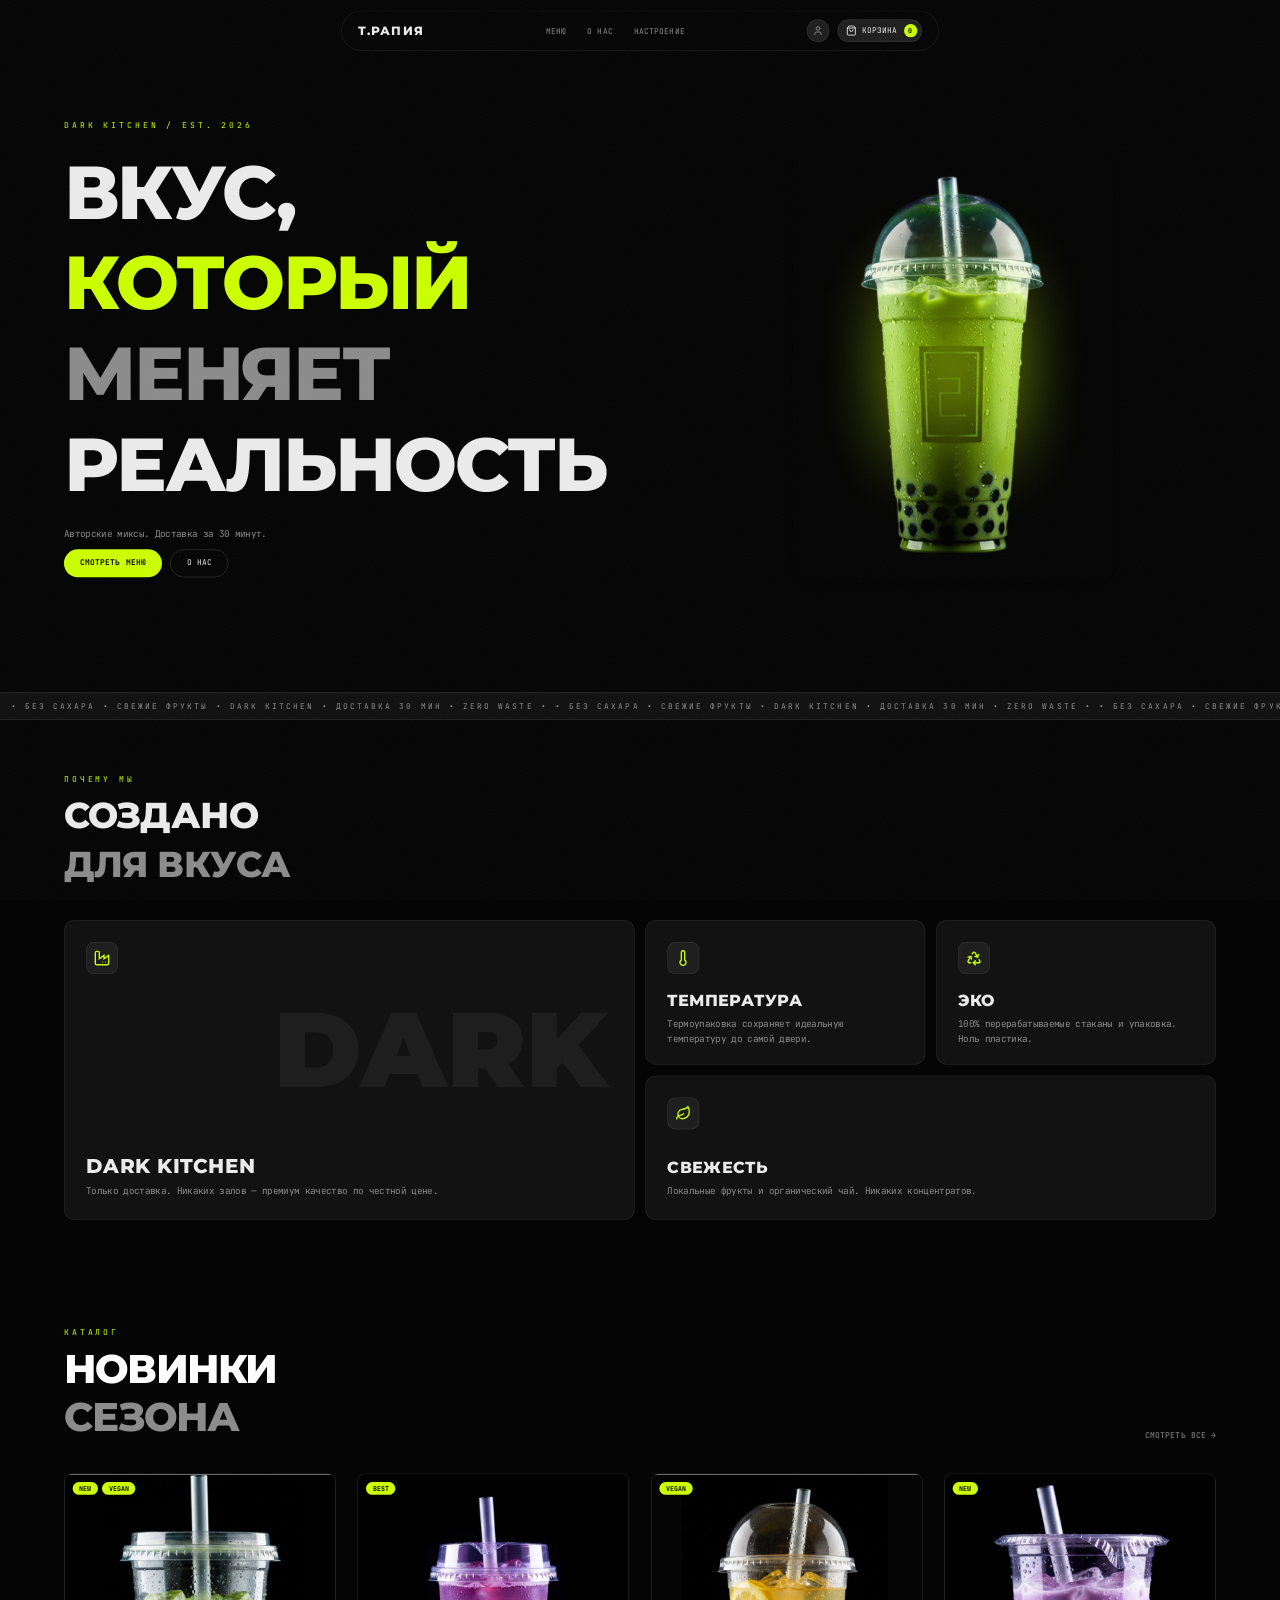
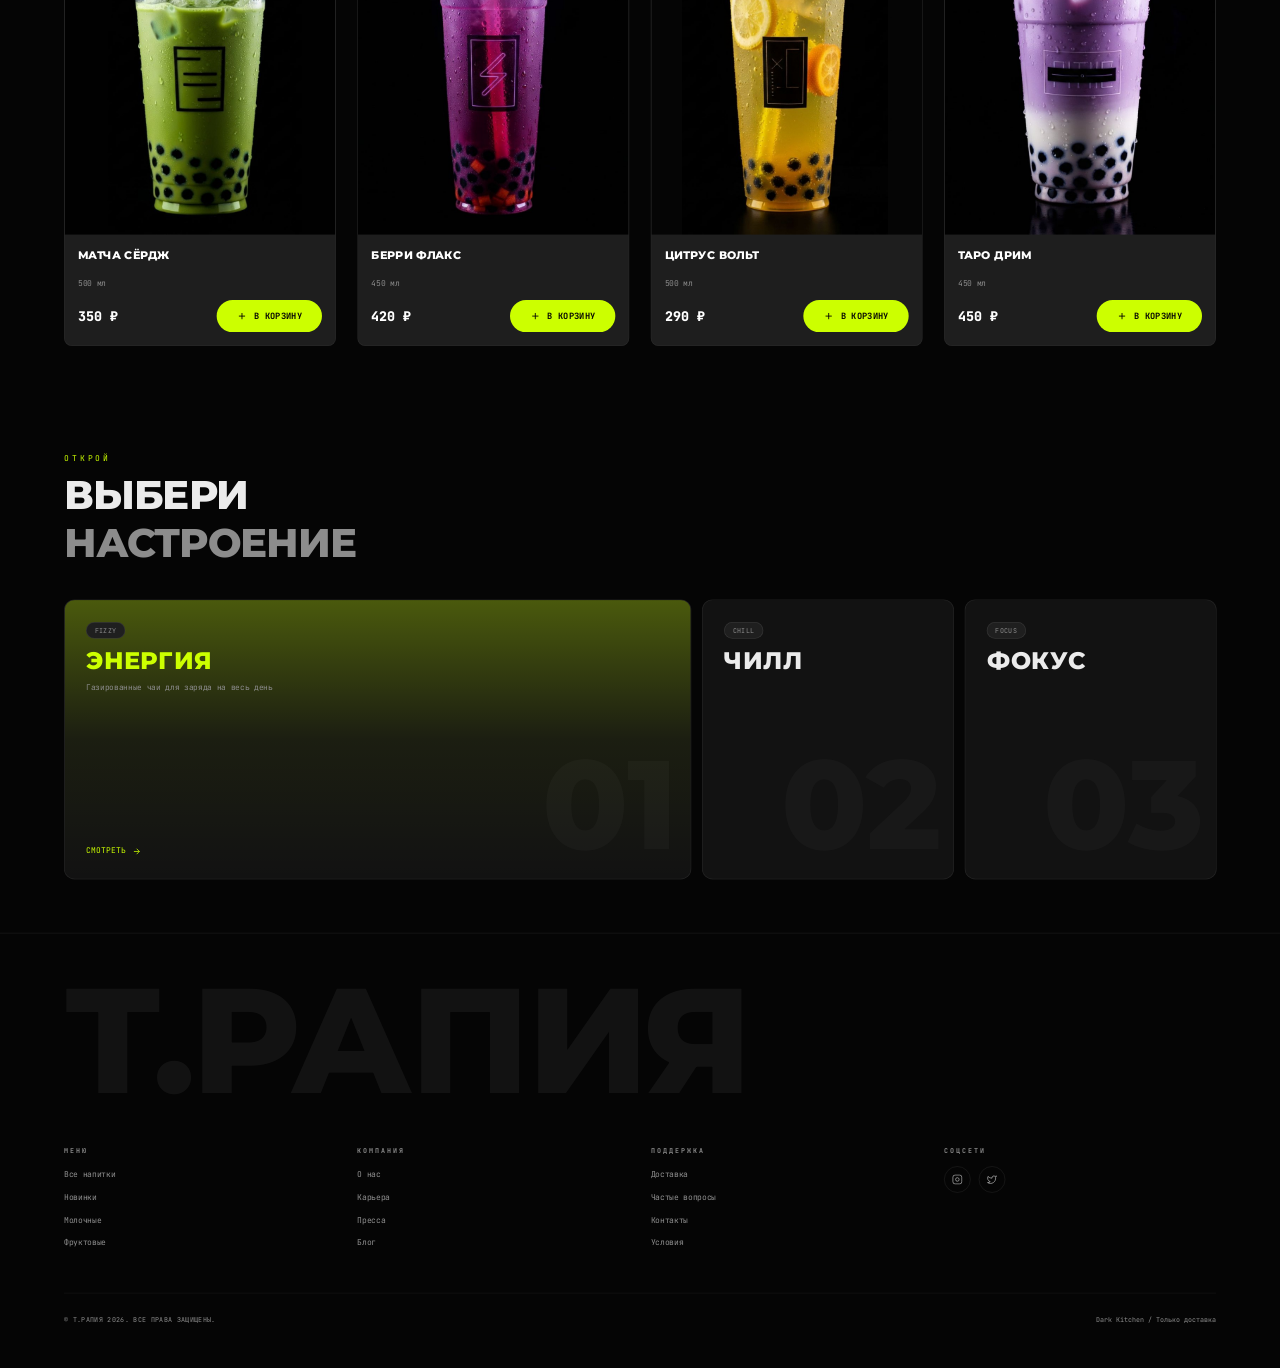
==== commit 1291d590: "update: design refactor" ====
--- a/index.html
+++ b/index.html
@@ -2,7 +2,7 @@
 <html lang="ru">
 <head>
   <meta charset="UTF-8">
-  <meta name="viewport" content="width=1200">
+  <meta name="viewport" content="width=1920">
   <title>TEARAPY | Dark Kitchen</title>
   <link rel="stylesheet" href="style.css">
   <link rel="preconnect" href="https://fonts.googleapis.com">
@@ -10,15 +10,16 @@
   <link href="https://fonts.googleapis.com/css2?family=JetBrains+Mono:wght@400;500;600&family=Montserrat:wght@400;500;600;700;800&display=swap" rel="stylesheet">
 </head>
 <body>
-  <main class="page">
+  <div class="viewport">
+    <main class="page">
     <!-- Header -->
     <header class="header">
       <nav class="header_nav">
-        <a href="index.html" class="header_logo">TEARAPY</a>
+        <a href="index.html" class="header_logo">Т.Рапия</a>
         <ul class="header_links">
           <li><a href="menu.html" class="header_link">МЕНЮ</a></li>
           <li><a href="index.html#about" class="header_link">О НАС</a></li>
-          <li><a href="index.html#delivery" class="header_link">ДОСТАВКА</a></li>
+          <li><a href="index.html#moods" class="header_link">НАСТРОЕНИЕ</a></li>
         </ul>
         <div class="header_actions">
           <a href="login.html" class="header_account" aria-label="Аккаунт">
@@ -39,24 +40,24 @@
         <div class="hero_typography">
           <p class="hero_subtitle">Dark Kitchen / Est. 2026</p>
           <h1 class="hero_title">
-            Вкус,
-            <br><span class="hero_title_accent">Который</span>
-            <br><span class="hero_title_muted">Меняет</span>
-            <br>Реальность
+            ВКУС,
+            <br><span class="hero_title_accent">КОТОРЫЙ</span>
+            <br><span class="hero_title_muted">МЕНЯЕТ</span>
+            <br>РЕАЛЬНОСТЬ
           </h1>
           <p class="hero_description">Авторские миксы. Доставка за 30 минут.</p>
           <div class="hero_actions">
-            <a href="menu.html" class="hero_btn hero_btn_primary">Смотреть меню</a>
-            <a href="index.html#about" class="hero_btn hero_btn_secondary">О нас</a>
+            <a href="menu.html" class="hero_btn hero_btn_primary">СМОТРЕТЬ МЕНЮ</a>
+            <a href="index.html#about" class="hero_btn hero_btn_secondary">О НАС</a>
           </div>
         </div>
         <div class="hero_image_wrap">
           <div class="hero_image_glow"></div>
-          <img src="public/drinks/hero-drink.jpg" alt="Фирменный напиток TEARAPY" class="hero_image">
+          <img src="public/drinks/hero-drink.png" alt="Фирменный напиток TEARAPY" class="hero_image">
         </div>
       </div>
       <div class="hero_marquee">
-        <div class="hero_marquee_text">• БЕЗ САХАРА • СВЕЖИЕ ФРУКТЫ • DARK KITCHEN • ДОСТАВКА 30 МИН • ZERO WASTE • </div>
+        <div class="hero_marquee_text">• БЕЗ САХАРА • СВЕЖИЕ ФРУКТЫ • DARK KITCHEN • ДОСТАВКА 30 МИН • ZERO WASTE • • БЕЗ САХАРА • СВЕЖИЕ ФРУКТЫ • DARK KITCHEN • ДОСТАВКА 30 МИН • ZERO WASTE • • БЕЗ САХАРА • СВЕЖИЕ ФРУКТЫ • DARK KITCHEN • ДОСТАВКА 30 МИН • ZERO WASTE •</div>
       </div>
     </section>
 
@@ -96,7 +97,14 @@
           <div class="advantages_card_glow"></div>
           <div class="advantages_card_content">
             <div class="advantages_icon">
-              <svg xmlns="http://www.w3.org/2000/svg" width="24" height="24" viewBox="0 0 24 24" fill="none" stroke="currentColor" stroke-width="2"><path d="M7 19H4.815a1.83 1.83 0 0 1-1.57-.881 1.785 1.785 0 0 1-.004-1.784L7.196 9.5"/><path d="M11 19h8.203a1.83 1.83 0 0 0 1.556-.874 1.784 1.784 0 0 0 .006-1.78l-1.226-2.12"/><path d="m14 16-3 3 3 3"/><path d="M8 16 3 21"/><path d="m11 19 3 3"/></svg>
+              <svg width="24" height="24" viewBox="0 0 24 24" fill="none" xmlns="http://www.w3.org/2000/svg">
+                <path d="M6.99977 19H4.81477C4.49934 19.0009 4.18902 18.9203 3.91394 18.7659C3.63886 18.6116 3.40834 18.3887 3.24477 18.119C3.08768 17.8481 3.00461 17.5407 3.00391 17.2275C3.00321 16.9144 3.08489 16.6066 3.24077 16.335L7.19577 9.5" stroke="#CCFF00" stroke-width="2" stroke-linecap="round" stroke-linejoin="round"/>
+                <path d="M11 19H19.203C19.5169 18.9975 19.8249 18.9144 20.0974 18.7585C20.3699 18.6027 20.5978 18.3793 20.759 18.11C20.9139 17.8398 20.9954 17.5339 20.9954 17.2225C20.9954 16.9111 20.9139 16.6051 20.759 16.335L19.533 14.215" stroke="#CCFF00" stroke-width="2" stroke-linecap="round" stroke-linejoin="round"/>
+                <path d="M14 16L11 19L14 22" stroke="#CCFF00" stroke-width="2" stroke-linecap="round" stroke-linejoin="round"/>
+                <path d="M8.2931 13.596L7.1961 9.5L3.1001 10.598" stroke="#CCFF00" stroke-width="2" stroke-linecap="round" stroke-linejoin="round"/>
+                <path d="M9.34424 5.811L10.4372 3.919C10.5942 3.6454 10.8192 3.41701 11.0904 3.25599C11.3616 3.09497 11.6699 3.00679 11.9852 3C12.2982 2.99942 12.6058 3.08116 12.8771 3.23703C13.1485 3.39289 13.3741 3.6174 13.5312 3.888L17.4742 10.731" stroke="#CCFF00" stroke-width="2" stroke-linecap="round" stroke-linejoin="round"/>
+                <path d="M13.3779 9.63301L17.4739 10.731L18.5709 6.63501" stroke="#CCFF00" stroke-width="2" stroke-linecap="round" stroke-linejoin="round"/>
+                </svg>
             </div>
             <div>
               <h3 class="advantages_card_title">Эко</h3>
@@ -147,50 +155,50 @@
           </div>
         </article>
         <article class="catalog_card">
-          <a href="product-2.html" class="catalog_card_image_wrap">
+          <a href="product-1.html" class="catalog_card_image_wrap">
             <img src="public/drinks/berry-flux.jpg" alt="Берри Флакс" class="catalog_card_image">
             <div class="catalog_card_tags">
               <span class="catalog_card_tag">BEST</span>
             </div>
           </a>
           <div class="catalog_card_info">
-            <a href="product-2.html"><h3 class="catalog_card_title">Берри Флакс</h3></a>
+            <a href="product-1.html"><h3 class="catalog_card_title">Берри Флакс</h3></a>
             <p class="catalog_card_volume">450 мл</p>
             <div class="catalog_card_footer">
               <span class="catalog_card_price">420 ₽</span>
-              <a href="product-2.html" class="catalog_card_btn"><svg xmlns="http://www.w3.org/2000/svg" width="16" height="16" viewBox="0 0 24 24" fill="none" stroke="currentColor" stroke-width="2"><line x1="12" y1="5" x2="12" y2="19"/><line x1="5" y1="12" x2="19" y2="12"/></svg> В корзину</a>
+              <a href="product-1.html" class="catalog_card_btn"><svg xmlns="http://www.w3.org/2000/svg" width="16" height="16" viewBox="0 0 24 24" fill="none" stroke="currentColor" stroke-width="2"><line x1="12" y1="5" x2="12" y2="19"/><line x1="5" y1="12" x2="19" y2="12"/></svg> В корзину</a>
             </div>
           </div>
         </article>
         <article class="catalog_card">
-          <a href="product-3.html" class="catalog_card_image_wrap">
+          <a href="product-1.html" class="catalog_card_image_wrap">
             <img src="public/drinks/citrus-volt.jpg" alt="Цитрус Вольт" class="catalog_card_image">
             <div class="catalog_card_tags">
               <span class="catalog_card_tag">VEGAN</span>
             </div>
           </a>
           <div class="catalog_card_info">
-            <a href="product-3.html"><h3 class="catalog_card_title">Цитрус Вольт</h3></a>
+            <a href="product-1.html"><h3 class="catalog_card_title">Цитрус Вольт</h3></a>
             <p class="catalog_card_volume">500 мл</p>
             <div class="catalog_card_footer">
               <span class="catalog_card_price">290 ₽</span>
-              <a href="product-3.html" class="catalog_card_btn"><svg xmlns="http://www.w3.org/2000/svg" width="16" height="16" viewBox="0 0 24 24" fill="none" stroke="currentColor" stroke-width="2"><line x1="12" y1="5" x2="12" y2="19"/><line x1="5" y1="12" x2="19" y2="12"/></svg> В корзину</a>
+              <a href="product-1.html" class="catalog_card_btn"><svg xmlns="http://www.w3.org/2000/svg" width="16" height="16" viewBox="0 0 24 24" fill="none" stroke="currentColor" stroke-width="2"><line x1="12" y1="5" x2="12" y2="19"/><line x1="5" y1="12" x2="19" y2="12"/></svg> В корзину</a>
             </div>
           </div>
         </article>
         <article class="catalog_card">
-          <a href="product-4.html" class="catalog_card_image_wrap">
+          <a href="product-1.html" class="catalog_card_image_wrap">
             <img src="public/drinks/taro-dream.jpg" alt="Таро Дрим" class="catalog_card_image">
             <div class="catalog_card_tags">
               <span class="catalog_card_tag">NEW</span>
             </div>
           </a>
           <div class="catalog_card_info">
-            <a href="product-4.html"><h3 class="catalog_card_title">Таро Дрим</h3></a>
+            <a href="product-1.html"><h3 class="catalog_card_title">Таро Дрим</h3></a>
             <p class="catalog_card_volume">450 мл</p>
             <div class="catalog_card_footer">
               <span class="catalog_card_price">450 ₽</span>
-              <a href="product-4.html" class="catalog_card_btn"><svg xmlns="http://www.w3.org/2000/svg" width="16" height="16" viewBox="0 0 24 24" fill="none" stroke="currentColor" stroke-width="2"><line x1="12" y1="5" x2="12" y2="19"/><line x1="5" y1="12" x2="19" y2="12"/></svg> В корзину</a>
+              <a href="product-1.html" class="catalog_card_btn"><svg xmlns="http://www.w3.org/2000/svg" width="16" height="16" viewBox="0 0 24 24" fill="none" stroke="currentColor" stroke-width="2"><line x1="12" y1="5" x2="12" y2="19"/><line x1="5" y1="12" x2="19" y2="12"/></svg> В корзину</a>
             </div>
           </div>
         </article>
@@ -198,7 +206,7 @@
     </section>
 
     <!-- Moods (ShopByMood) -->
-    <section class="moods">
+    <section id="moods" class="moods">
       <div class="moods_header">
         <p class="moods_label">Открой</p>
         <h2 class="moods_title">Выбери<br><span class="moods_title_muted">настроение</span></h2>
@@ -240,7 +248,7 @@
     <!-- Footer -->
     <footer class="footer">
       <div class="footer_logo_wrap">
-        <h2 class="footer_logo">TEARAPY</h2>
+        <h2 class="footer_logo">Т.Рапия</h2>
       </div>
       <div class="footer_links_grid">
         <div class="footer_column">
@@ -283,10 +291,12 @@
         </div>
       </div>
       <div class="footer_bottom">
-        <p class="footer_copyright">TEARAPY (C) 2026. Все права защищены.</p>
+        <p class="footer_copyright">© Т.Рапия 2026. Все права защищены.</p>
         <p class="footer_tagline">Dark Kitchen / Только доставка</p>
       </div>
     </footer>
-  </main>
+    </main>
+  </div>
+  <script src="fit.js" defer></script>
 </body>
 </html>
--- a/style.css
+++ b/style.css
@@ -1,6 +1,6 @@
 /* ============================================
    TEARAPY | Dark Kitchen — Static HTML/CSS
-   Fixed width: 1200px | No JS | No Animations
+   Fixed width: 1920px | No JS | No Animations
    Naming: block_element (Block_Element)
    ============================================ */
 
@@ -20,6 +20,7 @@
   box-sizing: border-box;
   margin: 0;
   padding: 0;
+  scroll-behavior: smooth;
 }
 
 body {
@@ -30,6 +31,15 @@
   line-height: 1.5;
   -webkit-font-smoothing: antialiased;
   min-height: 100vh;
+}
+
+body.auth_page {
+  height: 100vh;
+  overflow-y: hidden;
+}
+
+html.fit-enabled body.auth_page {
+  overflow: hidden;
 }
 
 body::before {
@@ -61,10 +71,36 @@
 
 /* Page */
 .page {
-  width: 1200px;
+  width: 1920px;
   margin: 0 auto;
   min-height: 100vh;
   position: relative;
+}
+
+/* =====================
+   Fit-to-viewport (for laptop demos)
+   Keeps 1920px layout but scales down to avoid horizontal scrollbars.
+   ===================== */
+.viewport {
+  width: 100%;
+  min-height: 100vh;
+}
+
+html.fit-enabled body {
+  overflow-x: hidden;
+}
+
+html.fit-enabled .viewport {
+  position: relative;
+}
+
+html.fit-enabled .page {
+  position: absolute;
+  left: 50%;
+  top: 0;
+  margin: 0;
+  transform: translateX(-50%) scale(var(--fit-scale, 1));
+  transform-origin: top center;
 }
 
 /* =====================
@@ -84,17 +120,18 @@
   display: flex;
   align-items: center;
   justify-content: space-between;
-  padding: 12px 24px;
+  height: 60px;
+  padding: 0 24px;
   border-radius: 9999px;
   border: 1px solid hsl(var(--foreground) / 0.1);
   background: hsl(var(--background) / 0.6);
-  backdrop-filter: blur(24px);
 }
 
 .header_logo {
-  font-weight: 700;
+  font-weight: 800;
   font-size: 18px;
-  letter-spacing: 0.2em;
+  line-height: 28px;
+  letter-spacing: 0.1em;
   text-transform: uppercase;
   color: hsl(var(--foreground));
   text-decoration: none;
@@ -109,8 +146,8 @@
 
 .header_link {
   font-family: "JetBrains Mono", monospace;
-  font-size: 12px;
-  letter-spacing: 0.1em;
+  font-size: 11.8px;
+  letter-spacing: 0.6px;
   text-transform: uppercase;
   color: hsl(var(--muted-foreground));
   text-decoration: none;
@@ -131,8 +168,8 @@
   display: flex;
   align-items: center;
   justify-content: center;
-  width: 36px;
-  height: 36px;
+  width: 34px;
+  height: 34px;
   border-radius: 9999px;
   border: 1px solid hsl(var(--foreground) / 0.1);
   background: hsl(var(--secondary));
@@ -147,10 +184,13 @@
 }
 
 .header_cart {
+  position: relative;
   display: flex;
   align-items: center;
   gap: 8px;
-  padding: 6px 12px;
+  height: 34px;
+  min-width: 127px;
+  padding: 0 12px;
   border-radius: 9999px;
   border: 1px solid hsl(var(--foreground) / 0.1);
   background: hsl(var(--secondary));
@@ -158,7 +198,9 @@
   text-decoration: none;
   transition: border-color 0.2s ease, color 0.2s ease;
   font-family: "JetBrains Mono", monospace;
-  font-size: 12px;
+  font-size: 11.67px;
+  letter-spacing: 0.6px;
+  text-transform: uppercase;
 }
 
 .header_cart:hover {
@@ -171,6 +213,9 @@
 }
 
 .header_cart_count {
+  position: absolute;
+  right: 6px;
+  top: 6px;
   display: inline-flex;
   align-items: center;
   justify-content: center;
@@ -189,42 +234,39 @@
    ===================== */
 .hero {
   position: relative;
-  display: flex;
-  flex-direction: column;
-  min-height: 100vh;
-  padding-top: 96px;
+  height: 1080px;
+  min-height: 1080px;
+  padding-top: 0;
 }
 
 .hero_content {
-  display: flex;
-  flex: 1;
-  flex-direction: row;
-  align-items: center;
-  justify-content: center;
-  gap: 32px;
-  padding: 32px 48px 32px 48px;
+  position: relative;
+  width: 1920px;
+  height: 1080px;
 }
 
 .hero_typography {
-  flex: 1;
-  display: flex;
-  flex-direction: column;
-  gap: 8px;
+  position: absolute;
+  left: 96px;
+  top: 180px;
+  width: 848px;
 }
 
 .hero_subtitle {
   font-family: "JetBrains Mono", monospace;
   font-size: 12px;
-  letter-spacing: 0.4em;
+  line-height: 16px;
+  letter-spacing: 4.8px;
   text-transform: uppercase;
   color: hsl(var(--primary));
 }
 
 .hero_title {
-  font-size: 5.5rem;
+  margin-top: 24px;
+  font-size: 112px;
   font-weight: 800;
-  line-height: 0.9;
-  letter-spacing: -0.02em;
+  line-height: 136px;
+  letter-spacing: -2.8px;
   text-transform: uppercase;
   color: hsl(var(--foreground));
 }
@@ -238,38 +280,41 @@
 }
 
 .hero_description {
-  margin-top: 16px;
+  margin-top: 26px;
+  width: 448px;
   font-family: "JetBrains Mono", monospace;
   font-size: 14px;
-  line-height: 1.6;
-  color: hsl(var(--muted-foreground));
-  max-width: 400px;
+  line-height: 22px;
+  color: hsl(var(--muted-foreground));
 }
 
 .hero_actions {
-  margin-top: 24px;
-  display: flex;
-  flex-wrap: wrap;
-  gap: 12px;
+  margin-top: 12px;
+  display: flex;
+  align-items: center;
+  gap: 11.8px;
 }
 
 .hero_btn {
   display: inline-flex;
   align-items: center;
-  padding: 12px 24px;
+  height: 42px;
+  padding: 0 24px;
   border-radius: 9999px;
   font-family: "JetBrains Mono", monospace;
-  font-size: 12px;
-  font-weight: 600;
-  letter-spacing: 0.1em;
+  font-size: 11.8px;
+  letter-spacing: 0.6px;
   text-transform: uppercase;
   text-decoration: none;
   transition: transform 0.2s ease, border-color 0.2s ease, color 0.2s ease;
 }
 
 .hero_btn_primary {
+  min-width: 147px;
   background: hsl(var(--primary));
   color: hsl(var(--primary-foreground));
+  font-size: 11.748px;
+  font-weight: 700;
 }
 
 .hero_btn_primary:hover {
@@ -277,8 +322,11 @@
 }
 
 .hero_btn_secondary {
+  min-width: 88px;
   border: 1px solid hsl(var(--foreground) / 0.2);
   color: hsl(var(--foreground));
+  font-size: 11.871px;
+  font-weight: 400;
 }
 
 .hero_btn_secondary:hover {
@@ -287,44 +335,56 @@
 }
 
 .hero_image_wrap {
-  position: relative;
-  flex: 1;
-  display: flex;
-  align-items: center;
-  justify-content: center;
+  position: absolute;
+  left: 1189px;
+  top: 221.5px;
   width: 480px;
-  height: 600px;
+  height: 651px;
+  border-radius: 24px;
+  overflow: hidden;
+  box-shadow: 0 4px 4px rgba(0, 0, 0, 0.25);
 }
 
 .hero_image_glow {
   position: absolute;
-  inset: 0;
-  border-radius: 24px;
-  background: hsl(var(--primary) / 0.1);
-  filter: blur(48px);
+  left: 113px;
+  top: 42px;
+  width: 254px;
+  height: 558px;
+  background: radial-gradient(circle at 50% 50%, rgba(204, 255, 0, 0.65), rgba(204, 255, 0, 0) 70%);
+  filter: blur(40px);
+  opacity: 0.9;
+  pointer-events: none;
 }
 
 .hero_image {
-  position: relative;
-  z-index: 10;
   width: 100%;
   height: 100%;
-  border-radius: 24px;
   object-fit: cover;
 }
 
 .hero_marquee {
+  position: absolute;
+  left: 0;
+  top: 1038px;
+  width: 1920px;
+  height: 42px;
   overflow: hidden;
-  border-top: 1px solid hsl(var(--foreground) / 0.1);
-  border-bottom: 1px solid hsl(var(--foreground) / 0.1);
-  background: hsl(var(--secondary) / 0.5);
-  padding: 12px 0;
+  display: flex;
+  align-items: center;
+  background: rgba(31, 31, 31, 0.5);
+  border-top: 1px solid rgba(235, 235, 235, 0.1);
+  border-bottom: 1px solid rgba(235, 235, 235, 0.1);
+  padding: 0;
 }
 
 .hero_marquee_text {
   font-family: "JetBrains Mono", monospace;
-  font-size: 12px;
-  letter-spacing: 0.3em;
+  display: block;
+  padding-left: 16px;
+  font-size: 11.76px;
+  line-height: 16px;
+  letter-spacing: 3.6px;
   text-transform: uppercase;
   color: hsl(var(--muted-foreground));
   white-space: nowrap;
@@ -334,7 +394,7 @@
    Advantages (BentoGrid)
    ===================== */
 .advantages {
-  padding: 80px 48px;
+  padding: 80px 96px;
 }
 
 .advantages_header {
@@ -351,9 +411,10 @@
 
 .advantages_title {
   margin-top: 8px;
-  font-size: 3.75rem;
-  font-weight: 700;
-  letter-spacing: -0.02em;
+  font-size: 54.72px;
+  font-weight: 800;
+  line-height: 73px;
+  letter-spacing: -1.5px;
   text-transform: uppercase;
   color: hsl(var(--foreground));
 }
@@ -364,8 +425,8 @@
 
 .advantages_grid {
   display: grid;
-  grid-template-columns: repeat(4, 1fr);
-  grid-template-rows: repeat(2, 1fr);
+  grid-template-columns: 856px 420px 420px;
+  grid-template-rows: 217px 217px;
   gap: 16px;
 }
 
@@ -384,22 +445,22 @@
 }
 
 .advantages_card_wide {
-  grid-column: span 2;
-  grid-row: span 2;
+  grid-column: 1;
+  grid-row: 1 / span 2;
 }
 
 .advantages_card_span {
-  grid-column: span 2;
+  grid-column: 2 / span 2;
 }
 
 .advantages_card_decoration {
   position: absolute;
-  right: 40px;
-  top: 25%;
+  left: 314px;
+  top: 112px;
   z-index: 0;
-  font-size: 8rem;
+  font-size: 159.65px;
   font-weight: 900;
-  line-height: 1;
+  line-height: 160px;
   text-transform: uppercase;
   color: hsl(0 0% 100% / 0.05);
   pointer-events: none;
@@ -441,22 +502,25 @@
 }
 
 .advantages_card_title {
-  font-size: 1.5rem;
-  font-weight: 700;
-  letter-spacing: 0.05em;
+  font-size: 24px;
+  font-weight: 800;
+  line-height: 32px;
+  letter-spacing: 0.6px;
   text-transform: uppercase;
   color: hsl(var(--foreground));
 }
 
 .advantages_card_title_large {
-  font-size: 1.875rem;
+  font-size: 30px;
+  line-height: 36px;
+  letter-spacing: 0.75px;
 }
 
 .advantages_card_text {
   margin-top: 8px;
   font-family: "JetBrains Mono", monospace;
-  font-size: 12px;
-  line-height: 1.6;
+  font-size: 14px;
+  line-height: 22px;
   color: hsl(var(--muted-foreground));
 }
 
@@ -464,7 +528,8 @@
    Catalog
    ===================== */
 .catalog {
-  padding: 80px 48px;
+  margin-top: 80px;
+  padding: 0 96px;
 }
 
 .catalog_header {
@@ -485,9 +550,10 @@
 
 .catalog_title {
   margin-top: 8px;
-  font-size: 3.75rem;
-  font-weight: 700;
-  letter-spacing: -0.02em;
+  font-size: 59.44px;
+  font-weight: 800;
+  line-height: 73px;
+  letter-spacing: -1.5px;
   text-transform: uppercase;
   color: hsl(0 0% 100%);
 }
@@ -499,7 +565,7 @@
 .catalog_link {
   font-family: "JetBrains Mono", monospace;
   font-size: 12px;
-  letter-spacing: 0.1em;
+  letter-spacing: 0.6px;
   text-transform: uppercase;
   color: hsl(var(--muted-foreground));
   text-decoration: none;
@@ -512,7 +578,7 @@
 
 .catalog_grid {
   display: grid;
-  grid-template-columns: repeat(4, 1fr);
+  grid-template-columns: repeat(4, 408px);
   gap: 32px;
 }
 
@@ -533,7 +599,7 @@
 
 .catalog_card_image_wrap {
   position: relative;
-  aspect-ratio: 3 / 4;
+  height: 541px;
   width: 100%;
   overflow: hidden;
   background: #1e1e1e;
@@ -578,10 +644,21 @@
   padding: 20px;
 }
 
+.catalog_card_info > a {
+  text-decoration: none;
+  color: inherit;
+}
+
+.catalog_card_info > a:hover {
+  text-decoration: none;
+}
+
 .catalog_card_title {
+  font-family: "Montserrat", system-ui, sans-serif;
   font-size: 16px;
-  font-weight: 700;
-  letter-spacing: 0.05em;
+  font-weight: 800;
+  line-height: 24px;
+  letter-spacing: 0.4px;
   text-transform: uppercase;
   color: hsl(0 0% 100%);
   text-decoration: none;
@@ -609,7 +686,7 @@
 .catalog_card_price {
   font-family: "JetBrains Mono", monospace;
   font-size: 20px;
-  font-weight: 700;
+  font-weight: 800;
   color: hsl(0 0% 100%);
 }
 
@@ -618,15 +695,15 @@
   flex-shrink: 0;
   align-items: center;
   justify-content: center;
-  gap: 8px;
-  padding: 0 16px;
-  height: 40px;
+  gap: 10px;
+  padding: 10px 30px;
   border-radius: 9999px;
   background: hsl(var(--primary));
   color: hsl(var(--primary-foreground));
   font-family: "JetBrains Mono", monospace;
-  font-size: 11px;
+  font-size: 13px;
   font-weight: 700;
+  line-height: 28px;
   text-transform: uppercase;
   text-decoration: none;
   transition: background 0.2s ease, color 0.2s ease, filter 0.2s ease;
@@ -640,7 +717,8 @@
    Moods (ShopByMood)
    ===================== */
 .moods {
-  padding: 80px 48px;
+  margin-top: 80px;
+  padding: 80px 96px;
 }
 
 .moods_header {
@@ -657,9 +735,10 @@
 
 .moods_title {
   margin-top: 8px;
-  font-size: 3.75rem;
-  font-weight: 700;
-  letter-spacing: -0.02em;
+  font-size: 60px;
+  font-weight: 800;
+  line-height: 73px;
+  letter-spacing: -1.5px;
   text-transform: uppercase;
   color: hsl(var(--foreground));
 }
@@ -669,168 +748,115 @@
 }
 
 .moods_cards {
-  display: flex;
-  flex-direction: row;
-  align-items: stretch;
+  display: grid;
+  grid-template-columns: 941px 378px 378px;
   gap: 16px;
 }
 
 .moods_card {
   position: relative;
-  flex: 1;
-  min-height: 420px;
+  height: 420px;
   overflow: hidden;
   border-radius: 16px;
   border: 1px solid hsl(var(--foreground) / 0.08);
   background: hsl(var(--card));
   text-decoration: none;
   cursor: pointer;
-  transition: border-color 0.2s ease, box-shadow 0.2s ease, flex 0.3s ease;
+  transition: border-color 0.2s ease;
 }
 
 .moods_card:hover {
-  flex: 2.5;
   border-color: hsl(var(--primary) / 0.3);
-}
-
-.moods_card_energy:hover {
-  box-shadow: 0 0 60px -10px hsl(72 100% 50% / 0.3);
-}
-
-.moods_card_chill:hover {
-  box-shadow: 0 0 60px -10px hsl(258 90% 66% / 0.3);
-}
-
-.moods_card_focus:hover {
-  box-shadow: 0 0 60px -10px hsl(24 95% 53% / 0.3);
 }
 
 .moods_card_gradient {
   position: absolute;
   inset: 0;
   opacity: 0;
-  transition: opacity 0.3s ease;
   pointer-events: none;
 }
 
 .moods_card_energy .moods_card_gradient {
-  background: linear-gradient(to bottom, hsl(72 100% 50% / 0.3), hsl(72 100% 50% / 0.05), transparent);
-}
-
-.moods_card_chill .moods_card_gradient {
-  background: linear-gradient(to bottom, hsl(258 90% 66% / 0.3), hsl(258 90% 66% / 0.05), transparent);
-}
-
-.moods_card_focus .moods_card_gradient {
-  background: linear-gradient(to bottom, hsl(24 95% 53% / 0.3), hsl(24 95% 53% / 0.05), transparent);
-}
-
-.moods_card:hover .moods_card_gradient {
   opacity: 1;
+  background: linear-gradient(180deg, rgba(204, 255, 0, 0.3) 0%, rgba(204, 255, 0, 0.05) 50%, rgba(204, 255, 0, 0) 100%);
 }
 
 .moods_card_content {
-  position: relative;
+  position: absolute;
+  inset: 32px;
   z-index: 10;
-  display: flex;
-  flex-direction: column;
-  justify-content: space-between;
-  height: 100%;
-  padding: 32px;
 }
 
 .moods_card_badge {
-  display: inline-block;
-  margin-bottom: 12px;
-  padding: 4px 12px;
+  display: inline-flex;
+  align-items: center;
+  height: 25px;
+  padding: 0 12px;
   border-radius: 9999px;
   border: 1px solid hsl(var(--foreground) / 0.1);
   background: hsl(var(--secondary));
   font-family: "JetBrains Mono", monospace;
   font-size: 10px;
-  letter-spacing: 0.1em;
+  letter-spacing: 0.5px;
   text-transform: uppercase;
   color: hsl(var(--muted-foreground));
 }
 
 .moods_card_title {
-  font-size: 2rem;
-  font-weight: 700;
-  letter-spacing: 0.05em;
+  position: absolute;
+  top: 38px;
+  left: 0;
+  font-size: 36px;
+  font-weight: 800;
+  line-height: 40px;
+  letter-spacing: 0.9px;
   text-transform: uppercase;
   color: hsl(var(--foreground));
-  transition: color 0.2s ease;
-}
-
-.moods_card:hover .moods_card_title {
-  color: inherit;
-}
-
-.moods_card_energy:hover .moods_card_title {
-  color: hsl(var(--primary));
-}
-
-.moods_card_chill:hover .moods_card_title {
-  color: hsl(258 90% 66%);
-}
-
-.moods_card_focus:hover .moods_card_title {
-  color: hsl(24 95% 53%);
+}
+
+.moods_card_energy .moods_card_title {
+  color: hsl(var(--primary));
 }
 
 .moods_card_subtitle {
-  margin-top: 12px;
-  font-family: "JetBrains Mono", monospace;
-  font-size: 12px;
-  line-height: 1.6;
-  color: hsl(var(--muted-foreground));
-  opacity: 0;
-  max-height: 0;
-  overflow: hidden;
-  transition: opacity 0.3s ease, max-height 0.3s ease;
-}
-
-.moods_card:hover .moods_card_subtitle {
-  opacity: 1;
-  max-height: 100px;
+  position: absolute;
+  top: 90px;
+  left: 0;
+  font-family: "JetBrains Mono", monospace;
+  font-size: 11.67px;
+  line-height: 19px;
+  color: hsl(var(--muted-foreground));
+  max-width: 280px;
 }
 
 .moods_card_link {
-  margin-top: 24px;
+  position: absolute;
+  bottom: 0;
+  left: 0;
   display: flex;
   align-items: center;
   gap: 8px;
   font-family: "JetBrains Mono", monospace;
-  font-size: 12px;
-  letter-spacing: 0.1em;
-  text-transform: uppercase;
-  opacity: 0;
-  transition: opacity 0.2s ease, color 0.2s ease;
-}
-
-.moods_card:hover .moods_card_link {
-  opacity: 1;
-}
-
-.moods_card_energy:hover .moods_card_link {
-  color: hsl(var(--primary));
-}
-
-.moods_card_chill:hover .moods_card_link {
-  color: hsl(258 90% 66%);
-}
-
-.moods_card_focus:hover .moods_card_link {
-  color: hsl(24 95% 53%);
+  font-size: 11.8px;
+  letter-spacing: 0.6px;
+  text-transform: uppercase;
+  color: hsl(var(--primary));
+}
+
+.moods_card_chill .moods_card_subtitle,
+.moods_card_chill .moods_card_link,
+.moods_card_focus .moods_card_subtitle,
+.moods_card_focus .moods_card_link {
+  display: none;
 }
 
 .moods_card_number {
   position: absolute;
-  right: 16px;
-  bottom: 16px;
-  font-size: 8rem;
-  font-weight: 700;
-  line-height: 1;
+  right: 18px;
+  top: 210px;
+  font-size: 189px;
+  font-weight: 800;
+  line-height: 192px;
   color: hsl(var(--foreground) / 0.03);
   pointer-events: none;
 }
@@ -840,7 +866,7 @@
    ===================== */
 .footer {
   border-top: 1px solid hsl(var(--foreground) / 0.08);
-  padding: 64px 48px 32px;
+  padding: 64px 96px 64px;
 }
 
 .footer_logo_wrap {
@@ -849,10 +875,10 @@
 }
 
 .footer_logo {
-  font-size: 10rem;
-  font-weight: 700;
-  line-height: 0.85;
-  letter-spacing: -0.02em;
+  font-size: 224px;
+  font-weight: 800;
+  line-height: 190.391px;
+  letter-spacing: -5.6px;
   text-transform: uppercase;
   color: hsl(var(--foreground) / 0.06);
 }
@@ -928,7 +954,7 @@
 .footer_copyright {
   font-family: "JetBrains Mono", monospace;
   font-size: 10px;
-  letter-spacing: 0.1em;
+  letter-spacing: 0.5px;
   text-transform: uppercase;
   color: hsl(var(--muted-foreground));
 }
@@ -943,7 +969,9 @@
    Menu Page
    ===================== */
 .menu_page {
-  padding: 96px 48px 80px;
+  width: 1400px;
+  margin: 0 auto;
+  padding: 128px 32px 80px;
 }
 
 .menu_header {
@@ -953,16 +981,17 @@
 .menu_label {
   font-family: "JetBrains Mono", monospace;
   font-size: 12px;
-  letter-spacing: 0.4em;
+  letter-spacing: 4.8px;
   text-transform: uppercase;
   color: hsl(var(--primary));
 }
 
 .menu_title {
   margin-top: 8px;
-  font-size: 3.75rem;
-  font-weight: 700;
-  letter-spacing: -0.02em;
+  font-size: 55.764px;
+  font-weight: 800;
+  line-height: 73px;
+  letter-spacing: -1.5px;
   text-transform: uppercase;
   color: hsl(0 0% 100%);
 }
@@ -973,20 +1002,25 @@
 
 .menu_filters {
   display: flex;
-  flex-wrap: wrap;
+  flex-wrap: nowrap;
+  justify-content: flex-end;
   gap: 8px;
   margin-bottom: 40px;
 }
 
 .menu_filter {
+  display: inline-flex;
+  align-items: center;
+  justify-content: center;
   flex-shrink: 0;
-  padding: 10px 20px;
+  height: 38px;
+  padding: 0 20px;
   border-radius: 9999px;
   border: 1px solid hsl(var(--foreground) / 0.1);
   background: #1e1e1e;
   font-family: "JetBrains Mono", monospace;
-  font-size: 12px;
-  letter-spacing: 0.1em;
+  font-size: 11.8px;
+  letter-spacing: 0.6px;
   text-transform: uppercase;
   color: hsl(var(--muted-foreground));
   text-decoration: none;
@@ -1023,18 +1057,20 @@
 
 .menu_grid {
   display: grid;
-  grid-template-columns: repeat(4, 1fr);
+  grid-template-columns: repeat(4, 310px);
   gap: 32px;
 }
 
 .menu_grid .catalog_card_info {
-  gap: 8px;
+  height: 138px;
+  padding: 16px;
+  gap: 0;
 }
 
 .catalog_card_description {
   font-family: "JetBrains Mono", monospace;
   font-size: 10px;
-  line-height: 1.5;
+  line-height: 16px;
   color: hsl(var(--muted-foreground));
   display: -webkit-box;
   -webkit-line-clamp: 2;
@@ -1043,25 +1079,61 @@
 }
 
 .menu_grid .catalog_card_footer {
-  flex-direction: column;
-  align-items: flex-start;
-  gap: 8px;
+  margin-top: 8px;
+  align-items: center;
+  gap: 12px;
 }
 
 .menu_grid .catalog_card_volume {
   font-size: 9px;
+  line-height: 13px;
   margin: 0;
 }
 
-.menu_footer {
-  margin-top: 32px;
-  text-align: center;
-  font-family: "JetBrains Mono", monospace;
-  font-size: 10px;
-  letter-spacing: 0.1em;
-  text-transform: uppercase;
-  color: hsl(var(--muted-foreground));
-}
+.menu_grid .catalog_card {
+  width: 310px;
+  height: 551px;
+}
+
+.menu_grid .catalog_card_image_wrap {
+  height: 411px;
+}
+
+.menu_grid .catalog_card_tags {
+  top: 12px;
+  left: 12px;
+}
+
+.menu_grid .catalog_card_tag {
+  height: 18px;
+  padding: 0 8px;
+  font-size: 8.33px;
+  line-height: 13px;
+}
+
+.menu_grid .catalog_card_title {
+  font-size: 14px;
+  font-weight: 800;
+  line-height: 20px;
+  letter-spacing: 0.35px;
+  margin-bottom: 4px;
+}
+
+.catalog_card_meta {
+  width: 55px;
+}
+
+.menu_grid .catalog_card_price {
+  font-size: 18px;
+  line-height: 28px;
+}
+
+.menu_grid .catalog_card_btn {
+  padding: 10px 25px;
+  font-size: 12px;
+  line-height: normal;
+}
+
 
 /* =====================
    Auth (Login / Register)
@@ -1072,8 +1144,9 @@
   flex-direction: column;
   align-items: center;
   justify-content: center;
-  min-height: 80vh;
-  padding: 120px 48px 80px;
+  height: var(--auth-height, 1080px);
+  min-height: var(--auth-height, 1080px);
+  padding: 0 0 72px;
 }
 
 .auth_bg {
@@ -1090,39 +1163,45 @@
 }
 
 .auth_bg_blur_left {
-  top: 25%;
-  left: 25%;
-  width: 400px;
-  height: 400px;
+  top: 45%;
+  left: 30%;
+  width: 700px;
+  height: 700px;
+  transform: translate(-50%, -50%);
+  background: hsl(var(--primary) / 0.06);
+  filter: blur(160px);
 }
 
 .auth_bg_blur_right {
-  right: 25%;
-  bottom: 25%;
-  width: 300px;
-  height: 300px;
+  top: 55%;
+  right: 30%;
+  width: 520px;
+  height: 520px;
+  transform: translate(50%, -50%);
   background: hsl(var(--primary) / 0.03);
-  filter: blur(100px);
+  filter: blur(160px);
 }
 
 .auth_card {
   position: relative;
   z-index: 10;
   width: 100%;
-  max-width: 448px;
-  padding: 40px;
+  max-width: 420px;
+  padding: 44px 40px 40px;
   border-radius: 16px;
   border: 1px solid hsl(var(--foreground) / 0.08);
-  background: hsl(var(--card) / 0.8);
+  background: linear-gradient(180deg, rgba(30, 30, 30, 0.85), rgba(18, 18, 18, 0.85));
+  box-shadow: 0 20px 60px rgba(0, 0, 0, 0.35);
   backdrop-filter: blur(24px);
 }
 
 .auth_logo {
   display: block;
-  margin-bottom: 24px;
+  margin-bottom: 18px;
+  text-align: center;
   font-size: 18px;
-  font-weight: 700;
-  letter-spacing: 0.2em;
+  font-weight: 800;
+  letter-spacing: 1.8px;
   text-transform: uppercase;
   color: hsl(var(--foreground));
   text-decoration: none;
@@ -1134,9 +1213,9 @@
 
 .auth_title {
   text-align: center;
-  font-size: 2rem;
-  font-weight: 700;
-  letter-spacing: -0.02em;
+  font-size: 32px;
+  font-weight: 800;
+  letter-spacing: 0.5px;
   text-transform: uppercase;
   color: hsl(var(--foreground));
 }
@@ -1145,15 +1224,16 @@
   margin-top: 8px;
   text-align: center;
   font-family: "JetBrains Mono", monospace;
-  font-size: 12px;
+  font-size: 10px;
+  line-height: 14px;
   color: hsl(var(--muted-foreground));
 }
 
 .auth_form {
   display: flex;
   flex-direction: column;
-  gap: 24px;
-  margin-top: 40px;
+  gap: 22px;
+  margin-top: 32px;
 }
 
 .auth_field {
@@ -1165,7 +1245,7 @@
   margin-bottom: 8px;
   font-family: "JetBrains Mono", monospace;
   font-size: 10px;
-  letter-spacing: 0.3em;
+  letter-spacing: 3px;
   text-transform: uppercase;
   color: hsl(var(--muted-foreground));
 }
@@ -1174,10 +1254,11 @@
   width: 100%;
   padding: 12px 0;
   border: none;
-  border-bottom: 2px solid hsl(var(--foreground) / 0.1);
+  border-bottom: 1px solid hsl(var(--foreground) / 0.12);
   background: transparent;
   font-family: "JetBrains Mono", monospace;
-  font-size: 14px;
+  font-size: 12px;
+  line-height: 16px;
   color: hsl(var(--foreground));
   outline: none;
   transition: border-color 0.2s ease;
@@ -1195,16 +1276,17 @@
   display: flex;
   align-items: center;
   justify-content: center;
-  gap: 12px;
-  margin-top: 16px;
-  padding: 16px 24px;
+  width: 100%;
+  height: 44px;
+  margin-top: 12px;
+  padding: 0 24px;
   border: none;
   border-radius: 9999px;
   background: hsl(var(--primary));
   font-family: "JetBrains Mono", monospace;
   font-size: 12px;
   font-weight: 700;
-  letter-spacing: 0.1em;
+  letter-spacing: 0.6px;
   text-transform: uppercase;
   color: hsl(var(--primary-foreground));
   cursor: pointer;
@@ -1220,7 +1302,7 @@
   display: flex;
   align-items: center;
   gap: 16px;
-  margin: 32px 0;
+  margin: 18px 0 10px;
 }
 
 .auth_divider_line {
@@ -1240,7 +1322,7 @@
 .auth_switch {
   text-align: center;
   font-family: "JetBrains Mono", monospace;
-  font-size: 12px;
+  font-size: 10px;
   color: hsl(var(--muted-foreground));
 }
 
@@ -1254,7 +1336,11 @@
 }
 
 .auth_footer {
-  margin-top: 24px;
+  position: absolute;
+  left: 0;
+  bottom: 28px;
+  width: 100%;
+  margin-top: 0;
   text-align: center;
   font-family: "JetBrains Mono", monospace;
   font-size: 10px;
@@ -1331,21 +1417,26 @@
   display: flex;
   flex-direction: row;
   gap: 48px;
+  align-items: flex-start;
 }
 
 .product_image_wrap {
   flex: 0 0 50%;
   position: relative;
-  aspect-ratio: 3 / 4;
+  height: clamp(700px, calc(100vh - 320px), 800px);
+  display: flex;
+  align-items: center;
+  justify-content: center;
   overflow: hidden;
   border-radius: 16px;
-  background: hsl(var(--secondary));
+  background: hsl(var(--background));
 }
 
 .product_image {
   width: 100%;
   height: 100%;
-  object-fit: cover;
+  object-fit: contain;
+  transform: translateY(-5px);
 }
 
 .product_panel {
